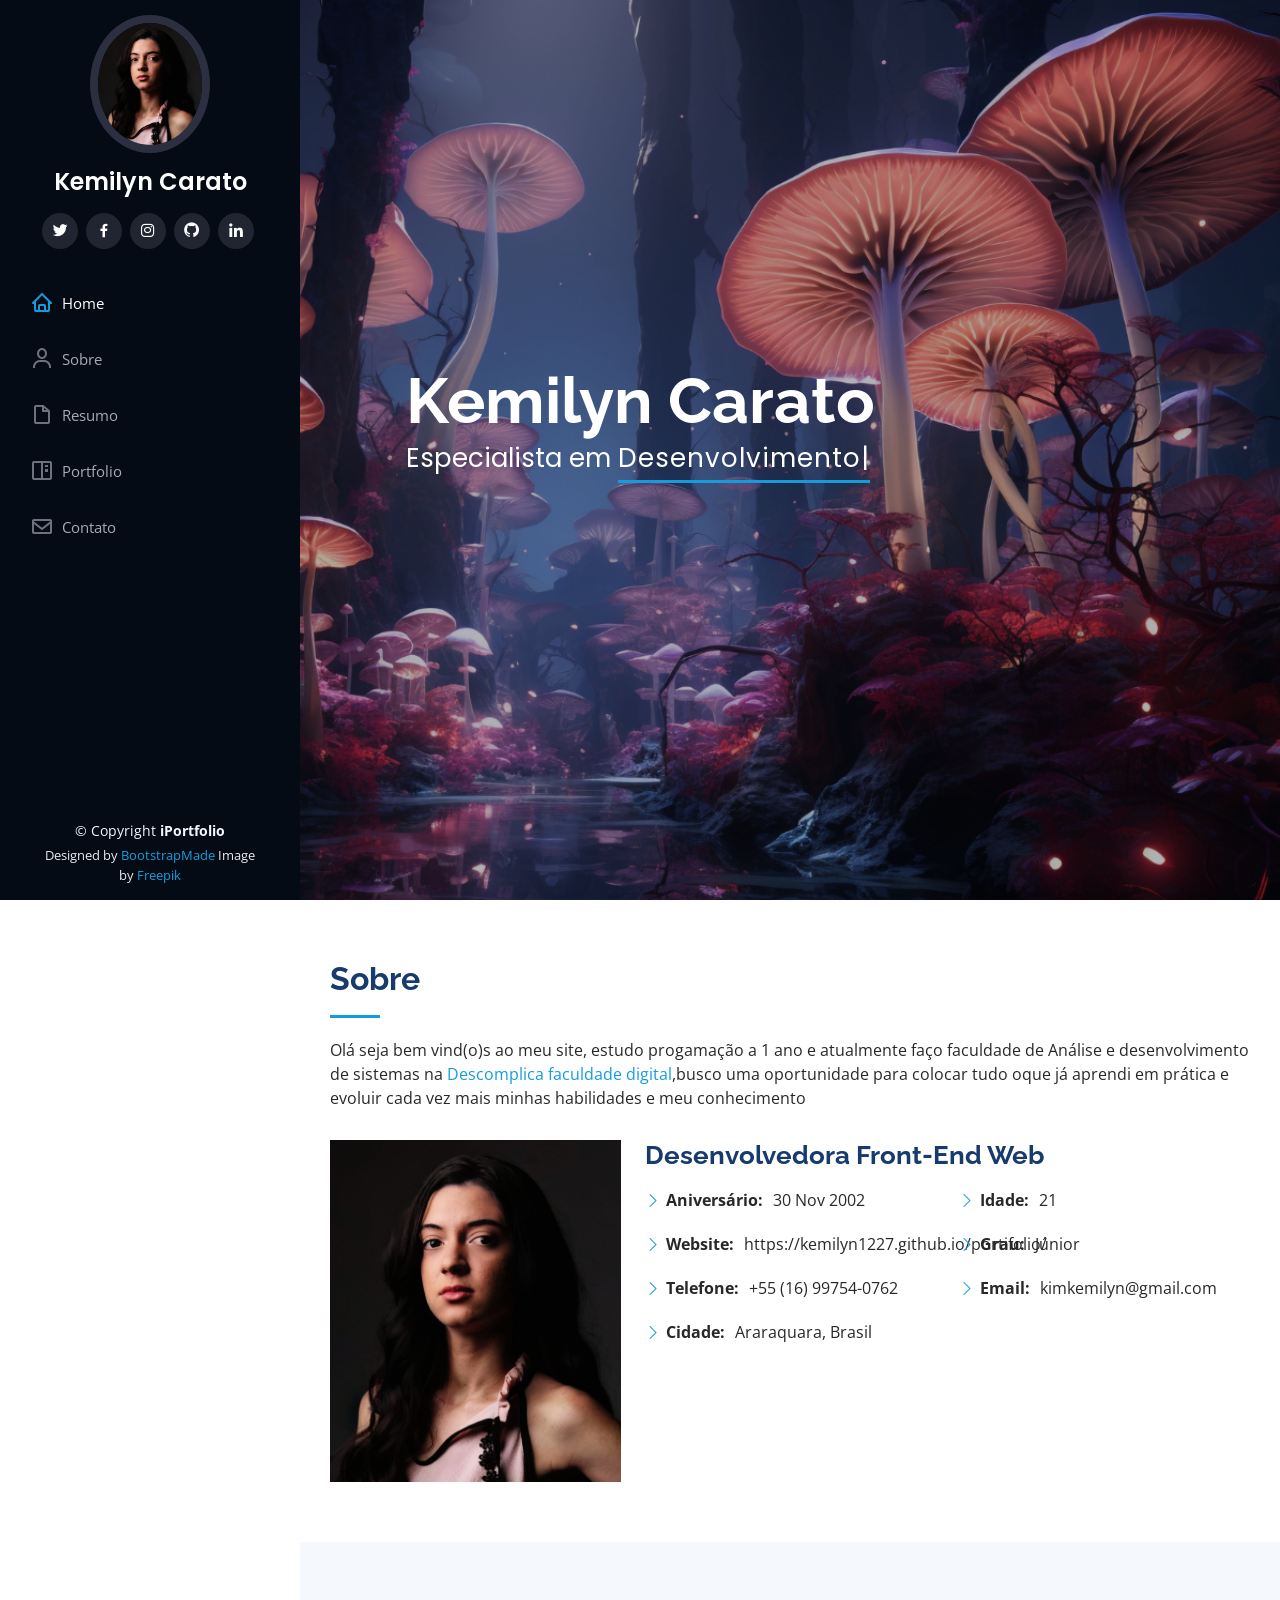
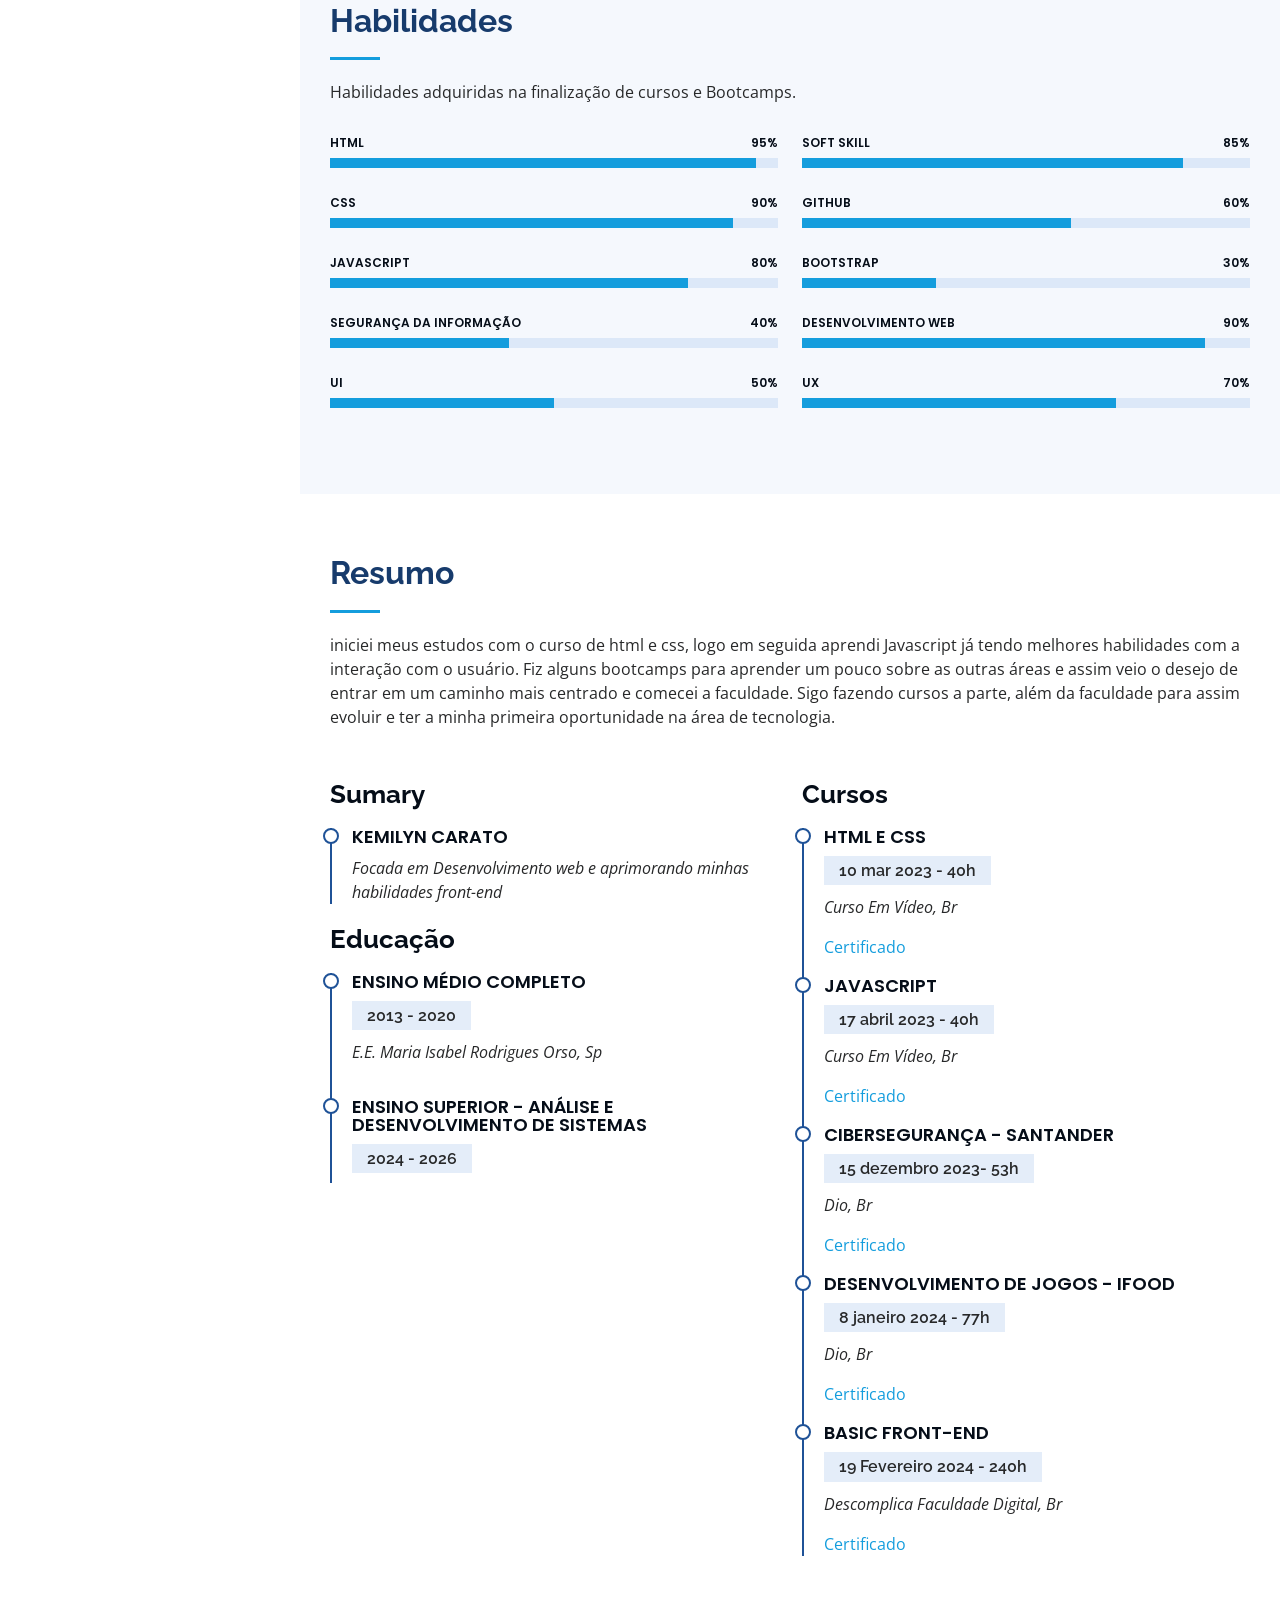
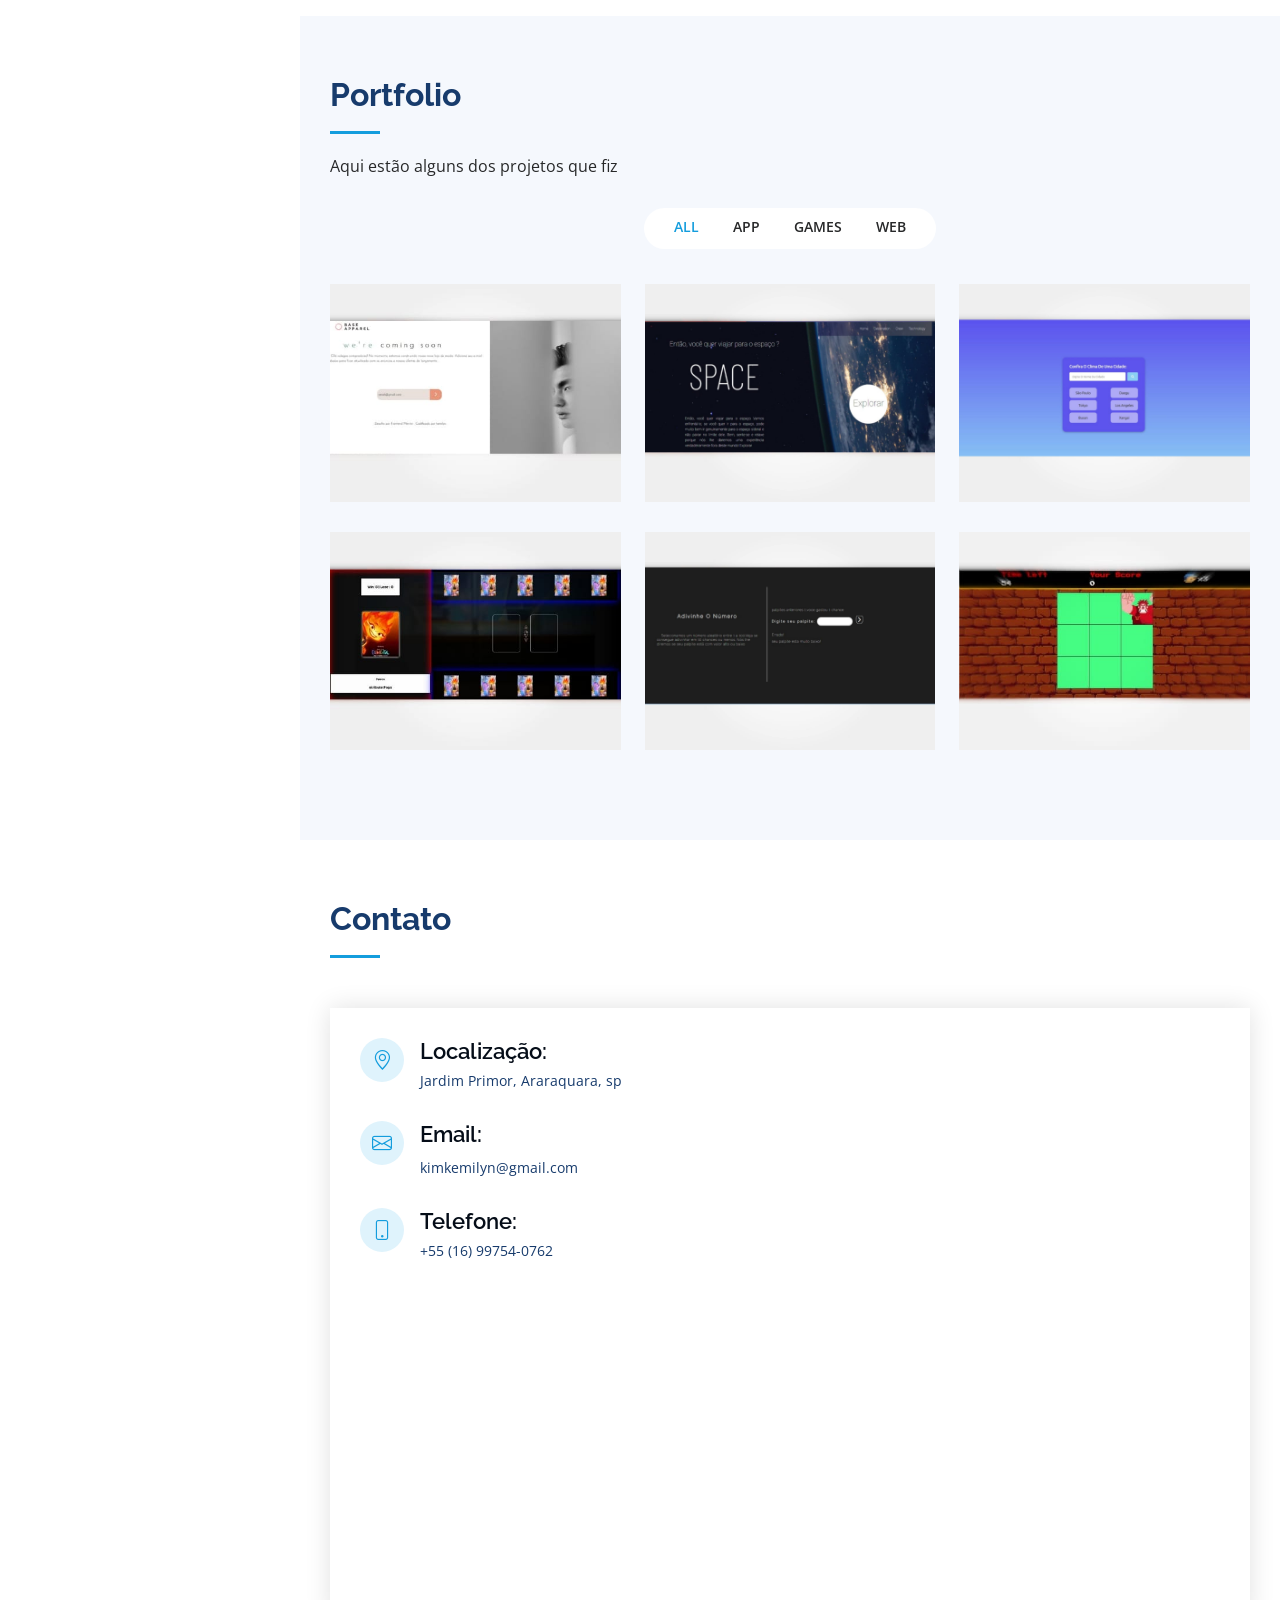
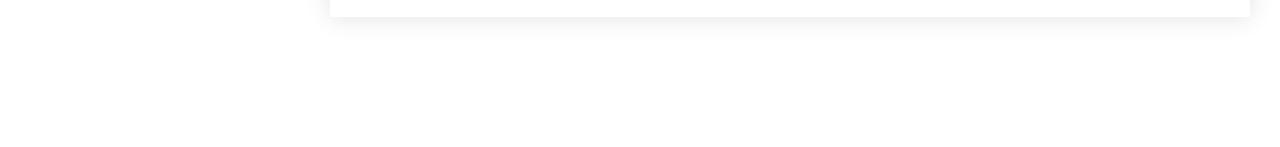
==== index.html @ 8b9d8689 "first commit" ====
<!DOCTYPE html>
<html lang="en">

<head>
  <meta charset="utf-8">
  <meta content="width=device-width, initial-scale=1.0" name="viewport">

  <title>Kemilyn Carato</title>
  <meta content="" name="description">
  <meta content="" name="keywords">

  <!-- Favicons -->
  <link href="assets/img/favicon.png" rel="icon">
  <link href="assets/img/apple-touch-icon.png" rel="apple-touch-icon">

  <!-- Google Fonts -->
  <link href="https://fonts.googleapis.com/css?family=Open+Sans:300,300i,400,400i,600,600i,700,700i|Raleway:300,300i,400,400i,500,500i,600,600i,700,700i|Poppins:300,300i,400,400i,500,500i,600,600i,700,700i" rel="stylesheet">

  <!-- Vendor CSS Files -->
  <link href="assets/vendor/aos/aos.css" rel="stylesheet">
  <link href="assets/vendor/bootstrap/css/bootstrap.min.css" rel="stylesheet">
  <link href="assets/vendor/bootstrap-icons/bootstrap-icons.css" rel="stylesheet">
  <link href="assets/vendor/boxicons/css/boxicons.min.css" rel="stylesheet">
  <link href="assets/vendor/glightbox/css/glightbox.min.css" rel="stylesheet">
  <link href="assets/vendor/swiper/swiper-bundle.min.css" rel="stylesheet">

  <!-- Template Main CSS File -->
  <link href="assets/css/style.css" rel="stylesheet">

  <!-- =======================================================
  * Template Name: iPortfolio
  * Updated: Jan 29 2024 with Bootstrap v5.3.2
  * Template URL: https://bootstrapmade.com/iportfolio-bootstrap-portfolio-websites-template/
  * Author: BootstrapMade.com
  * License: https://bootstrapmade.com/license/
  ======================================================== -->
</head>

<body>

  <!-- ======= Mobile nav toggle button ======= -->
  <i class="bi bi-list mobile-nav-toggle d-xl-none"></i>

  <!-- ======= Header ======= -->
  <header id="header">

    <div class="d-flex flex-column">

      <div class="profile">

        <img src="assets/img/profile-img.jpg" alt="" class="img-fluid rounded-circle">

        <h1 class="text-light"><a href="index.html">Kemilyn Carato</a></h1>

        <div class="social-links mt-3 text-center">

          <a href="https://twitter.com/Kim_kemilyn" class="twitter"><i class="bx bxl-twitter"></i></a>

          <a href="https://www.facebook.com/keh.hm.9" class="facebook"><i class="bx bxl-facebook"></i></a>

          <a href="https://www.instagram.com/kim_kemilyn/" class="instagram"><i class="bx bxl-instagram"></i></a>

          <a href="https://github.com/kemilyn1227" class="google-plus"><i class="bx bxl-github"></i></a>

          <a href="https://www.linkedin.com/in/kemilyntinta" class="linkedin"><i class="bx bxl-linkedin"></i></a>
        </div>
      </div>

      <nav id="navbar" class="nav-menu navbar">
        <ul>
          <li><a href="#hero" class="nav-link scrollto active"><i class="bx bx-home"></i> <span>Home</span></a></li>
          <li><a href="#about" class="nav-link scrollto"><i class="bx bx-user"></i> <span>Sobre</span></a></li>
          <li><a href="#resume" class="nav-link scrollto"><i class="bx bx-file-blank"></i> <span>Resumo</span></a></li>
          <li><a href="#portfolio" class="nav-link scrollto"><i class="bx bx-book-content"></i> <span>Portfolio</span></a></li>
          <li><a href="#contact" class="nav-link scrollto"><i class="bx bx-envelope"></i> <span>Contato</span></a></li>
        </ul>
      </nav><!-- .nav-menu -->
    </div>
  </header><!-- End Header -->

  <!-- ======= Hero Section ======= -->

  <section id="hero" class="d-flex flex-column justify-content-center align-items-center">
    <div class="hero-container" data-aos="fade-in">
      <h1>Kemilyn Carato</h1>
      <p>Especialista em <span class="typed" data-typed-items="Desenvolvimento, Html, Css, JavaScript"></span></p>
    </div>
  </section><!-- End Hero -->

  <main id="main">

    <!-- ======= About Section ======= -->
    <section id="about" class="about">
      <div class="container">

        <div class="section-title">
          <h2>Sobre</h2>
          <p>Olá seja bem vind(o)s ao meu site, estudo progamação a 1 ano e atualmente faço faculdade de Análise e desenvolvimento de sistemas na <a href="https://descomplica.com.br/faculdade/diferenciais/#menu-cursos">Descomplica faculdade digital</a>,busco uma oportunidade para colocar tudo oque já aprendi em prática e evoluir cada vez mais minhas habilidades e meu conhecimento</p>
        </div>

        <div class="row">
          <div class="col-lg-4" data-aos="fade-right">
            <img src="assets/img/profile-img.jpg" class="img-fluid" alt="">
          </div>
          <div class="col-lg-8 pt-4 pt-lg-0 content" data-aos="fade-left">
            <h3>Desenvolvedora Front-End Web</h3>
            <p class="fst-italic">
              
            </p>
            <div class="row">
              <div class="col-lg-6">
                <ul>
                  <li><i class="bi bi-chevron-right"></i> <strong>Aniversário:</strong> <span>30 Nov 2002</span></li>
                  <li><i class="bi bi-chevron-right"></i> <strong>Website:</strong> <span>https://kemilyn1227.github.io/portifolio/</span></li>
                  <li><i class="bi bi-chevron-right"></i> <strong>Telefone:</strong> <span>+55 (16) 99754-0762</span></li>
                  <li><i class="bi bi-chevron-right"></i> <strong>Cidade:</strong> <span>Araraquara, Brasil</span></li>
                </ul>
              </div>
              <div class="col-lg-6">
                <ul>
                  <li><i class="bi bi-chevron-right"></i> <strong>Idade:</strong> <span>21</span></li>
                  <li><i class="bi bi-chevron-right"></i> <strong>Grau:</strong> <span>Júnior</span></li>
                  <li><i class="bi bi-chevron-right"></i> <strong>Email:</strong> <span>kimkemilyn@gmail.com</span></li>
                  
                </ul>
              </div>
            </div>
          </div>
        </div>

      </div>
    </section><!-- End About Section -->

   

    <!-- ======= Skills Section ======= -->

    <section id="skills" class="skills section-bg">
      <div class="container">

        <div class="section-title">
          <h2>Habilidades</h2>
          <p>Habilidades adquiridas na finalização de cursos e Bootcamps.</p>
        </div>

        <div class="row skills-content">

          <div class="col-lg-6" data-aos="fade-up">

            <div class="progress">
              <span class="skill">HTML <i class="val">95%</i></span>
              <div class="progress-bar-wrap">
                <div class="progress-bar" role="progressbar" aria-valuenow="95" aria-valuemin="0" aria-valuemax="100"></div>
              </div>
            </div>

            <div class="progress">
              <span class="skill">CSS <i class="val">90%</i></span>
              <div class="progress-bar-wrap">
                <div class="progress-bar" role="progressbar" aria-valuenow="90" aria-valuemin="0" aria-valuemax="100"></div>
              </div>
            </div>

            <div class="progress">
              <span class="skill">JavaScript <i class="val">80%</i></span>
              <div class="progress-bar-wrap">
                <div class="progress-bar" role="progressbar" aria-valuenow="80" aria-valuemin="0" aria-valuemax="100"></div>
              </div>
            </div>

            <div class="progress">
              <span class="skill">Segurança da informação<i class="val">40%</i></span>
              <div class="progress-bar-wrap">
                <div class="progress-bar" role="progressbar" aria-valuenow="40" aria-valuemin="0" aria-valuemax="100"></div>
              </div>
            </div>

            <div class="progress">
              <span class="skill">Ui<i class="val">50%</i></span>
              <div class="progress-bar-wrap">
                <div class="progress-bar" role="progressbar" aria-valuenow="50" aria-valuemin="0" aria-valuemax="100"></div>
              </div>
            </div>

          </div>

          <div class="col-lg-6" data-aos="fade-up" data-aos-delay="100">

            <div class="progress">
              <span class="skill">Soft skill <i class="val">85%</i></span>
              <div class="progress-bar-wrap">
                <div class="progress-bar" role="progressbar" aria-valuenow="85" aria-valuemin="0" aria-valuemax="100"></div>
              </div>
            </div>

            <div class="progress">
              <span class="skill">Github<i class="val">60%</i></span>
              <div class="progress-bar-wrap">
                <div class="progress-bar" role="progressbar" aria-valuenow="60" aria-valuemin="0" aria-valuemax="100"></div>
              </div>
            </div>

            <div class="progress">
              <span class="skill">Bootstrap <i class="val">30%</i></span>
              <div class="progress-bar-wrap">
                <div class="progress-bar" role="progressbar" aria-valuenow="30" aria-valuemin="0" aria-valuemax="100"></div>
              </div>
            </div>

            <div class="progress">
              <span class="skill">Desenvolvimento Web <i class="val">90%</i></span>
              <div class="progress-bar-wrap">
                <div class="progress-bar" role="progressbar" aria-valuenow="90" aria-valuemin="0" aria-valuemax="100"></div>
              </div>
            </div>

            <div class="progress">
              <span class="skill">Ux <i class="val">70%</i></span>
              <div class="progress-bar-wrap">
                <div class="progress-bar" role="progressbar" aria-valuenow="70" aria-valuemin="0" aria-valuemax="100"></div>
              </div>
            </div>

          </div>

        </div>

      </div>
    </section><!-- End Skills Section -->

    <!-- ======= Resume Section ======= -->
    <section id="resume" class="resume">
      <div class="container">

        <div class="section-title">
          <h2>Resumo</h2>
          <p>iniciei meus estudos com o curso de html e css, logo em seguida aprendi Javascript já tendo melhores habilidades com a interação com o usuário. Fiz alguns bootcamps para aprender um pouco sobre as outras áreas e assim veio o desejo de entrar em um caminho mais centrado e comecei a faculdade. Sigo fazendo cursos a parte, além da faculdade para assim evoluir e ter a minha primeira oportunidade na área de tecnologia.</p>
        </div>

        <div class="row">
          <div class="col-lg-6" data-aos="fade-up">
            <h3 class="resume-title">Sumary</h3>
            <div class="resume-item pb-0">
              <h4>Kemilyn Carato</h4>
              <p><em>Focada em Desenvolvimento web e aprimorando minhas habilidades front-end</em></p>
      
            </div>

            <h3 class="resume-title">Educação</h3>
            <div class="resume-item">
              <h4>Ensino Médio completo</h4>
              <h5>2013 - 2020</h5>
              <p><em>E.E. Maria Isabel Rodrigues Orso, Sp</em></p>
            </div>
            <div class="resume-item">
              <h4>Ensino superior - análise e desenvolvimento de sistemas</h4>
              <h5>2024 - 2026</h5>
            </div>
          </div>
          <div class="col-lg-6" data-aos="fade-up" data-aos-delay="100">

            <h3 class="resume-title">Cursos</h3>

            <div class="resume-item">

              <h4>Html e css</h4>

              <h5>10 mar 2023 - 40h</h5>

              <p><em>Curso Em Vídeo, Br </em></p>

              <a href="./assets/img/certificados/Certificado-Curso-em-Video-html-css.pdf" target="_blank">Certificado</a>

            </div>

            <div class="resume-item">

              <h4>Javascript</h4>
              <h5>17 abril 2023 - 40h</h5>
              <p><em>Curso Em Vídeo, Br</em></p>

              <a href="./assets/img/certificados/Certificado-Curso-em-Video.pdf" target="_blank">Certificado</a>
            </div>

            <div class="resume-item">

              <h4>Cibersegurança - Santander</h4>
              <h5>15 dezembro 2023- 53h</h5>
              <p><em>Dio, Br</em></p>

              <a href="./assets/img/certificados/ciberseguranca.pdf" target="_blank">Certificado</a>
            </div>

            <div class="resume-item">

              <h4>Desenvolvimento De Jogos - Ifood</h4>
              <h5>8 janeiro 2024 - 77h</h5>
              <p><em>Dio, Br</em></p>

              <a href="./assets/img/certificados/desenvolvimento Jogos.pdf" target="_blank">Certificado</a>
            </div>

            <div class="resume-item">

              <h4>Basic Front-End</h4>
              <h5>19 Fevereiro 2024 - 240h</h5>
              <p><em>Descomplica Faculdade Digital, Br</em></p>

              <a href="./assets/img/certificados/basicFrontEnd.pdf" target="_blank">Certificado</a>
            </div>
          </div>
        </div>

      </div>
    </section><!-- End Resume Section -->

    <!-- ======= Portfolio Section ======= -->
    <section id="portfolio" class="portfolio section-bg">
      <div class="container">

        <div class="section-title">
          <h2>Portfolio</h2>
          <p>Aqui estão alguns dos projetos que fiz </p>
        </div>

        <div class="row" data-aos="fade-up">
          <div class="col-lg-12 d-flex justify-content-center">
            <ul id="portfolio-flters">
              <li data-filter="*" class="filter-active">All</li>
              <li data-filter=".filter-app">App</li>
              <li data-filter=".filter-card">Games</li>
              <li data-filter=".filter-web">Web</li>
            </ul>
          </div>
        </div>

        <div class="row portfolio-container" data-aos="fade-up" data-aos-delay="100">

          <div class="col-lg-4 col-md-6 portfolio-item filter-app">

            <div class="portfolio-wrap">

              <img src="assets/img/portfolio/portfolio-1.jpg" class="img-fluid" alt="">

              <div class="portfolio-links">

                <a href="https://kemilyn1227.github.io/vestuario/" title="App 1" target="_blank"><i class="bx bx-plus"></i></a>

                <a href="#portfolio" title="More Details"><i class="bx bx-link"></i></a>
                
              </div>
            </div>
          </div>

          <div class="col-lg-4 col-md-6 portfolio-item filter-web">

            <div class="portfolio-wrap">

              <img src="assets/img/portfolio/portfolio-2.jpg" class="img-fluid" alt="">

              <div class="portfolio-links">

                <a href="https://kemilyn1227.github.io/Proj-space/index.html" title="Web 3" target="_blank"><i class="bx bx-plus"></i></a>

                <a href="#portfolio" title="More Details"><i class="bx bx-link"></i></a>
              </div>
            </div>
          </div>

          <div class="col-lg-4 col-md-6 portfolio-item filter-app">
            <div class="portfolio-wrap">

              <img src="assets/img/portfolio/portfolio-3.jpg" class="img-fluid" alt="">

              <div class="portfolio-links">

                <a href="https://kemilyn1227.github.io/projTempo/" title="App 2" target="_blank"><i class="bx bx-plus"></i></a>

                <a href="#portfolio" title="More Details"><i class="bx bx-link"></i></a>
              </div>
            </div>
          </div>

          <div class="col-lg-4 col-md-6 portfolio-item filter-card">

            <div class="portfolio-wrap">

              <img src="assets/img/portfolio/portfolio-4.jpg" class="img-fluid" alt="">

              <div class="portfolio-links">

                <a href="https://kemilyn1227.github.io/jokenpo-elementos/" target="_blank" title="Site"
                ><i class="bx bx-plus"></i></a>

                <a href="#portfolio" title="More Details"><i class="bx bx-link"></i>

                </a>
              </div>
            </div>
          </div>

          <div class="col-lg-4 col-md-6 portfolio-item filter-web">
            <div class="portfolio-wrap">

              <img src="assets/img/portfolio/portfolio-5.jpg" class="img-fluid" alt="">

              <div class="portfolio-links">

                <a href="https://kemilyn1227.github.io/AdivinheNumero/" title="Web 2" target="_blank"><i class="bx bx-plus"></i></a>

                <a href="#portfolio" title="More Details"><i class="bx bx-link"></i></a>
              </div>
            </div>
          </div>

          <div class="col-lg-4 col-md-6 portfolio-item filter-card">

            <div class="portfolio-wrap">

              <img src="assets/img/portfolio/portfolio-6.jpg" class="img-fluid" alt="">

              <div class="portfolio-links">

                <a href="https://kemilyn1227.github.io/detonaRalph/" title="App 3" target="_blank"><i class="bx bx-plus"></i></a>

                <a href="#portfolio" title="More Details"><i class="bx bx-link"></i></a>
              </div>
            </div>
          </div>
        </div>

      </div>
    </section><!-- End Portfolio Section -->

   

    
    <!-- ======= Contact Section ======= -->
    <section id="contact" class="contact">
      <div class="container">

        <div class="section-title">
          <h2>Contato</h2>
        </div>

        <div class="row" data-aos="fade-in">

          <div class="col-lg-12 d-flex align-items-stretch">
            <div class="info">
              <div class="address">
                <i class="bi bi-geo-alt"></i>
                <h4>Localização:</h4>
                <p>Jardim Primor, Araraquara, sp</p>
              </div>

              <div class="email">
                <i class="bi bi-envelope"></i>
                <h4>Email:</h4>
                <p>kimkemilyn@gmail.com</p>
              </div>

              <div class="phone">
                <i class="bi bi-phone"></i>
                <h4>Telefone:</h4>
                <p>+55 (16) 99754-0762</p>
              </div>



              <iframe src="https://www.google.com/maps/embed?pb=!1m18!1m12!1m3!1d14821.813026969061!2d-48.17940450524747!3d-21.76271209784826!2m3!1f0!2f0!3f0!3m2!1i1024!2i768!4f13.1!3m3!1m2!1s0x94b8f14ab5011291%3A0xf958a463a5532929!2sJardim%20Primor%2C%20Araraquara%20-%20SP!5e0!3m2!1spt-BR!2sbr!4v1708300774273!5m2!1spt-BR!2sbr" frameborder="0" style="border:0; width: 100%; height: 290px;" allowfullscreen></iframe></iframe>
            </div>

          </div>

        </div>

      </div>
    </section><!-- End Contact Section -->

  </main><!-- End #main -->

  <!-- ======= Footer ======= -->
  <footer id="footer">
    <div class="container">
      <div class="copyright">
        &copy; Copyright <strong><span>iPortfolio</span></strong>
      </div>
      <div class="credits">
        <!-- All the links in the footer should remain intact. -->
        <!-- You can delete the links only if you purchased the pro version. -->
        <!-- Licensing information: https://bootstrapmade.com/license/ -->
        <!-- Purchase the pro version with working PHP/AJAX contact form: https://bootstrapmade.com/iportfolio-bootstrap-portfolio-websites-template/ -->
        Designed by <a href="https://bootstrapmade.com/">BootstrapMade</a>

        Image by<a href="https://www.freepik.com/free-ai-image/magenta-nature-mystical-landscape_58597625.htm#position=14"> Freepik</a>
      </div>
    </div>
  </footer><!-- End  Footer -->

  <a href="#" class="back-to-top d-flex align-items-center justify-content-center"><i class="bi bi-arrow-up-short"></i></a>

  <!-- Vendor JS Files -->
  <script src="assets/vendor/purecounter/purecounter_vanilla.js"></script>
  <script src="assets/vendor/aos/aos.js"></script>
  <script src="assets/vendor/bootstrap/js/bootstrap.bundle.min.js"></script>
  <script src="assets/vendor/glightbox/js/glightbox.min.js"></script>
  <script src="assets/vendor/isotope-layout/isotope.pkgd.min.js"></script>
  <script src="assets/vendor/swiper/swiper-bundle.min.js"></script>
  <script src="assets/vendor/typed.js/typed.umd.js"></script>
  <script src="assets/vendor/waypoints/noframework.waypoints.js"></script>
  <script src="assets/vendor/php-email-form/validate.js"></script>

  <!-- Template Main JS File -->
  <script src="assets/js/main.js"></script>

</body>

</html>
---- assets/css/style.css ----
/**
* Template Name: iPortfolio
* Updated: Jan 29 2024 with Bootstrap v5.3.2
* Template URL: https://bootstrapmade.com/iportfolio-bootstrap-portfolio-websites-template/
* Author: BootstrapMade.com
* License: https://bootstrapmade.com/license/
*/

/*--------------------------------------------------------------
# General
--------------------------------------------------------------*/
body {
  font-family: "Open Sans", sans-serif;
  color: #272829;
}

a {
  color: #149ddd;
  text-decoration: none;
}

a:hover {
  color: #37b3ed;
  text-decoration: none;
}

h1,
h2,
h3,
h4,
h5,
h6 {
  font-family: "Raleway", sans-serif;
}

/*--------------------------------------------------------------
# Back to top button
--------------------------------------------------------------*/
.back-to-top {
  position: fixed;
  visibility: hidden;
  opacity: 0;
  right: 15px;
  bottom: 15px;
  z-index: 996;
  background: #149ddd;
  width: 40px;
  height: 40px;
  border-radius: 50px;
  transition: all 0.4s;
}

.back-to-top i {
  font-size: 28px;
  color: #fff;
  line-height: 0;
}

.back-to-top:hover {
  background: #2eafec;
  color: #fff;
}

.back-to-top.active {
  visibility: visible;
  opacity: 1;
}

/*--------------------------------------------------------------
# Header
--------------------------------------------------------------*/
#header {
  position: fixed;
  top: 0;
  left: 0;
  bottom: 0;
  width: 300px;
  transition: all ease-in-out 0.5s;
  z-index: 9997;
  transition: all 0.5s;
  padding: 0 15px;
  background: #040b14;
  overflow-y: auto;
}

#header .profile img {
  margin: 15px auto;
  display: block;
  width: 120px;
  border: 8px solid #2c2f3f;
}

#header .profile h1 {
  font-size: 24px;
  margin: 0;
  padding: 0;
  font-weight: 600;
  -moz-text-align-last: center;
  text-align-last: center;
  font-family: "Poppins", sans-serif;
}

#header .profile h1 a,
#header .profile h1 a:hover {
  color: #fff;
  text-decoration: none;
}

#header .profile .social-links a {
  font-size: 18px;
  display: inline-block;
  background: #212431;
  color: #fff;
  line-height: 1;
  padding: 8px 0;
  margin-right: 4px;
  border-radius: 50%;
  text-align: center;
  width: 36px;
  height: 36px;
  transition: 0.3s;
}

#header .profile .social-links a:hover {
  background: #149ddd;
  color: #fff;
  text-decoration: none;
}

#main {
  margin-left: 300px;
}

.container,
.container-fluid {
  padding-left: 30px;
  padding-right: 30px;
}

@media (max-width: 1199px) {
  #header {
    left: -300px;
  }

  #main {
    margin-left: 0;
  }

  .container,
  .container-fluid {
    padding-left: 12px;
    padding-right: 12px;
  }
}

/*--------------------------------------------------------------
# Navigation Menu
--------------------------------------------------------------*/
/* Desktop Navigation */
.nav-menu {
  padding: 30px 0 0 0;
}

.nav-menu * {
  margin: 0;
  padding: 0;
  list-style: none;
}

.nav-menu>ul>li {
  position: relative;
  white-space: nowrap;
}

.nav-menu a,
.nav-menu a:focus {
  display: flex;
  align-items: center;
  color: #a8a9b4;
  padding: 12px 15px;
  margin-bottom: 8px;
  transition: 0.3s;
  font-size: 15px;
}

.nav-menu a i,
.nav-menu a:focus i {
  font-size: 24px;
  padding-right: 8px;
  color: #6f7180;
}

.nav-menu a:hover,
.nav-menu .active,
.nav-menu .active:focus,
.nav-menu li:hover>a {
  text-decoration: none;
  color: #fff;
}

.nav-menu a:hover i,
.nav-menu .active i,
.nav-menu .active:focus i,
.nav-menu li:hover>a i {
  color: #149ddd;
}

/* Mobile Navigation */
.mobile-nav-toggle {
  position: fixed;
  right: 15px;
  top: 15px;
  z-index: 9998;
  border: 0;
  font-size: 24px;
  transition: all 0.4s;
  outline: none !important;
  background-color: #149ddd;
  color: #fff;
  width: 40px;
  height: 40px;
  display: inline-flex;
  align-items: center;
  justify-content: center;
  line-height: 0;
  border-radius: 50px;
  cursor: pointer;
}

.mobile-nav-active {
  overflow: hidden;
}

.mobile-nav-active #header {
  left: 0;
}

/*--------------------------------------------------------------
# Hero Section
--------------------------------------------------------------*/
#hero {
  width: 100%;
  height: 100vh;
  background: url("../img/hero-bg.jpg") top center;
  background-size: cover;
}

#hero:before {
  content: "";
  background: rgba(5, 13, 24, 0.3);
  position: absolute;
  bottom: 0;
  top: 0;
  left: 0;
  right: 0;
  z-index: 1;
}

#hero .hero-container {
  position: relative;
  z-index: 2;
  min-width: 300px;
}

#hero h1 {
  margin: 0 0 10px 0;
  font-size: 64px;
  font-weight: 700;
  line-height: 56px;
  color: #fff;
}

#hero p {
  color: #fff;
  margin-bottom: 50px;
  font-size: 26px;
  font-family: "Poppins", sans-serif;
}

#hero p span {
  color: #fff;
  padding-bottom: 4px;
  letter-spacing: 1px;
  border-bottom: 3px solid #149ddd;
}

@media (min-width: 1024px) {
  #hero {
    background-attachment: fixed;
  }
}

@media (max-width: 768px) {
  #hero h1 {
    font-size: 28px;
    line-height: 36px;
  }

  #hero h2 {
    font-size: 18px;
    line-height: 24px;
    margin-bottom: 30px;
  }
}

/*--------------------------------------------------------------
# Sections General
--------------------------------------------------------------*/
section {
  padding: 60px 0;
  overflow: hidden;
}

.section-bg {
  background: #f5f8fd;
}

.section-title {
  padding-bottom: 30px;
}

.section-title h2 {
  font-size: 32px;
  font-weight: bold;
  margin-bottom: 20px;
  padding-bottom: 20px;
  position: relative;
  color: #173b6c;
}

.section-title h2::after {
  content: "";
  position: absolute;
  display: block;
  width: 50px;
  height: 3px;
  background: #149ddd;
  bottom: 0;
  left: 0;
}

.section-title p {
  margin-bottom: 0;
}

/*--------------------------------------------------------------
# About
--------------------------------------------------------------*/
.about .content h3 {
  font-weight: 700;
  font-size: 26px;
  color: #173b6c;
}

.about .content ul {
  list-style: none;
  padding: 0;
}

.about .content ul li {
  margin-bottom: 20px;
  display: flex;
  align-items: center;
}

.about .content ul strong {
  margin-right: 10px;
}

.about .content ul i {
  font-size: 16px;
  margin-right: 5px;
  color: #149ddd;
  line-height: 0;
}

.about .content p:last-child {
  margin-bottom: 0;
}

/*--------------------------------------------------------------
# Facts
--------------------------------------------------------------*/
.facts {
  padding-bottom: 30px;
}

.facts .count-box {
  padding: 30px;
  width: 100%;
}

.facts .count-box i {
  display: block;
  font-size: 44px;
  color: #149ddd;
  float: left;
  line-height: 0;
}

.facts .count-box span {
  font-size: 48px;
  line-height: 40px;
  display: block;
  font-weight: 700;
  color: #050d18;
  margin-left: 60px;
}

.facts .count-box p {
  padding: 15px 0 0 0;
  margin: 0 0 0 60px;
  font-family: "Raleway", sans-serif;
  font-size: 14px;
  color: #122f57;
}

.facts .count-box a {
  font-weight: 600;
  display: block;
  margin-top: 20px;
  color: #122f57;
  font-size: 15px;
  font-family: "Poppins", sans-serif;
  transition: ease-in-out 0.3s;
}

.facts .count-box a:hover {
  color: #1f5297;
}

/*--------------------------------------------------------------
# Akills
--------------------------------------------------------------*/
.skills .progress {
  height: 60px;
  display: block;
  background: none;
  border-radius: 0;
}

.skills .progress .skill {
  padding: 0;
  margin: 0 0 6px 0;
  text-transform: uppercase;
  display: block;
  font-weight: 600;
  font-family: "Poppins", sans-serif;
  color: #050d18;
}

.skills .progress .skill .val {
  float: right;
  font-style: normal;
}

.skills .progress-bar-wrap {
  background: #dce8f8;
  height: 10px;
}

.skills .progress-bar {
  width: 1px;
  height: 10px;
  transition: 0.9s;
  background-color: #149ddd;
}

/*--------------------------------------------------------------
# Resume
--------------------------------------------------------------*/
.resume .resume-title {
  font-size: 26px;
  font-weight: 700;
  margin-top: 20px;
  margin-bottom: 20px;
  color: #050d18;
}

.resume .resume-item {
  padding: 0 0 20px 20px;
  margin-top: -2px;
  border-left: 2px solid #1f5297;
  position: relative;
}

.resume .resume-item h4 {
  line-height: 18px;
  font-size: 18px;
  font-weight: 600;
  text-transform: uppercase;
  font-family: "Poppins", sans-serif;
  color: #050d18;
  margin-bottom: 10px;
}

.resume .resume-item h5 {
  font-size: 16px;
  background: #e4edf9;
  padding: 5px 15px;
  display: inline-block;
  font-weight: 600;
  margin-bottom: 10px;
}

.resume .resume-item ul {
  padding-left: 20px;
}

.resume .resume-item ul li {
  padding-bottom: 10px;
}

.resume .resume-item:last-child {
  padding-bottom: 0;
}

.resume .resume-item::before {
  content: "";
  position: absolute;
  width: 16px;
  height: 16px;
  border-radius: 50px;
  left: -9px;
  top: 0;
  background: #fff;
  border: 2px solid #1f5297;
}

/*--------------------------------------------------------------
# Portfolio
--------------------------------------------------------------*/
.portfolio .portfolio-item {
  margin-bottom: 30px;
}

.portfolio #portfolio-flters {
  padding: 0;
  margin: 0 auto 35px auto;
  list-style: none;
  text-align: center;
  background: #fff;
  border-radius: 50px;
  padding: 2px 15px;
}

.portfolio #portfolio-flters li {
  cursor: pointer;
  display: inline-block;
  padding: 10px 15px 8px 15px;
  font-size: 14px;
  font-weight: 600;
  line-height: 1;
  text-transform: uppercase;
  color: #272829;
  margin-bottom: 5px;
  transition: all 0.3s ease-in-out;
}

.portfolio #portfolio-flters li:hover,
.portfolio #portfolio-flters li.filter-active {
  color: #149ddd;
}

.portfolio #portfolio-flters li:last-child {
  margin-right: 0;
}

.portfolio .portfolio-wrap {
  transition: 0.3s;
  position: relative;
  overflow: hidden;
  z-index: 1;
}

.portfolio .portfolio-wrap::before {
  content: "";
  background: rgba(255, 255, 255, 0.5);
  position: absolute;
  left: 0;
  right: 0;
  top: 0;
  bottom: 0;
  transition: all ease-in-out 0.3s;
  z-index: 2;
  opacity: 0;
}

.portfolio .portfolio-wrap .portfolio-links {
  opacity: 1;
  left: 0;
  right: 0;
  bottom: -60px;
  z-index: 3;
  position: absolute;
  transition: all ease-in-out 0.3s;
  display: flex;
  justify-content: center;
}

.portfolio .portfolio-wrap .portfolio-links a {
  color: #fff;
  font-size: 28px;
  text-align: center;
  background: rgba(20, 157, 221, 0.75);
  transition: 0.3s;
  width: 50%;
}

.portfolio .portfolio-wrap .portfolio-links a:hover {
  background: rgba(20, 157, 221, 0.95);
}

.portfolio .portfolio-wrap .portfolio-links a+a {
  border-left: 1px solid #37b3ed;
}

.portfolio .portfolio-wrap:hover::before {
  top: 0;
  left: 0;
  right: 0;
  bottom: 0;
  opacity: 1;
}

.portfolio .portfolio-wrap:hover .portfolio-links {
  opacity: 1;
  bottom: 0;
}

/*--------------------------------------------------------------
# Portfolio Details
--------------------------------------------------------------*/
.portfolio-details {
  padding-top: 40px;
}

.portfolio-details .portfolio-details-slider img {
  width: 100%;
}

.portfolio-details .portfolio-details-slider .swiper-pagination {
  margin-top: 20px;
  position: relative;
}

.portfolio-details .portfolio-details-slider .swiper-pagination .swiper-pagination-bullet {
  width: 12px;
  height: 12px;
  background-color: #fff;
  opacity: 1;
  border: 1px solid #149ddd;
}

.portfolio-details .portfolio-details-slider .swiper-pagination .swiper-pagination-bullet-active {
  background-color: #149ddd;
}

.portfolio-details .portfolio-info {
  padding: 30px;
  box-shadow: 0px 0 30px rgba(5, 13, 24, 0.08);
}

.portfolio-details .portfolio-info h3 {
  font-size: 22px;
  font-weight: 700;
  margin-bottom: 20px;
  padding-bottom: 20px;
  border-bottom: 1px solid #eee;
}

.portfolio-details .portfolio-info ul {
  list-style: none;
  padding: 0;
  font-size: 15px;
}

.portfolio-details .portfolio-info ul li+li {
  margin-top: 10px;
}

.portfolio-details .portfolio-description {
  padding-top: 30px;
}

.portfolio-details .portfolio-description h2 {
  font-size: 26px;
  font-weight: 700;
  margin-bottom: 20px;
}

.portfolio-details .portfolio-description p {
  padding: 0;
}

/*--------------------------------------------------------------
# Services
--------------------------------------------------------------*/
.services .icon-box {
  margin-bottom: 20px;
}

.services .icon {
  float: left;
  display: flex;
  align-items: center;
  justify-content: center;
  width: 54px;
  height: 54px;
  background: #149ddd;
  border-radius: 50%;
  transition: 0.5s;
  border: 1px solid #149ddd;
}

.services .icon i {
  color: #fff;
  font-size: 24px;
  line-height: 0;
}

.services .icon-box:hover .icon {
  background: #fff;
}

.services .icon-box:hover .icon i {
  color: #149ddd;
}

.services .title {
  margin-left: 80px;
  font-weight: 700;
  margin-bottom: 15px;
  font-size: 18px;
}

.services .title a {
  color: #343a40;
}

.services .title a:hover {
  color: #149ddd;
}

.services .description {
  margin-left: 80px;
  line-height: 24px;
  font-size: 14px;
}

/*--------------------------------------------------------------
# Testimonials
--------------------------------------------------------------*/
.testimonials .testimonials-carousel,
.testimonials .testimonials-slider {
  overflow: hidden;
}

.testimonials .testimonial-item {
  box-sizing: content-box;
  text-align: center;
  min-height: 320px;
}

.testimonials .testimonial-item .testimonial-img {
  width: 90px;
  border-radius: 50%;
  margin: 0 auto;
}

.testimonials .testimonial-item h3 {
  font-size: 18px;
  font-weight: bold;
  margin: 10px 0 5px 0;
  color: #111;
}

.testimonials .testimonial-item h4 {
  font-size: 14px;
  color: #999;
  margin: 0;
}

.testimonials .testimonial-item .quote-icon-left,
.testimonials .testimonial-item .quote-icon-right {
  color: #c3e8fa;
  font-size: 26px;
}

.testimonials .testimonial-item .quote-icon-left {
  display: inline-block;
  left: -5px;
  position: relative;
}

.testimonials .testimonial-item .quote-icon-right {
  display: inline-block;
  right: -5px;
  position: relative;
  top: 10px;
}

.testimonials .testimonial-item p {
  font-style: italic;
  margin: 0 15px 15px 15px;
  padding: 20px;
  background: #fff;
  position: relative;
  margin-bottom: 35px;
  border-radius: 6px;
  box-shadow: 0px 2px 15px rgba(0, 0, 0, 0.1);
}

.testimonials .testimonial-item p::after {
  content: "";
  width: 0;
  height: 0;
  border-top: 20px solid #fff;
  border-right: 20px solid transparent;
  border-left: 20px solid transparent;
  position: absolute;
  bottom: -20px;
  left: calc(50% - 20px);
}

.testimonials .swiper-pagination {
  margin-top: 20px;
  position: relative;
}

.testimonials .swiper-pagination .swiper-pagination-bullet {
  width: 12px;
  height: 12px;
  background-color: #fff;
  opacity: 1;
  border: 1px solid #149ddd;
}

.testimonials .swiper-pagination .swiper-pagination-bullet-active {
  background-color: #149ddd;
}

/*--------------------------------------------------------------
# Contact
--------------------------------------------------------------*/
.contact {
  padding-bottom: 130px;
}

.contact .info {
  padding: 30px;
  background: #fff;
  width: 100%;
  box-shadow: 0 0 24px 0 rgba(0, 0, 0, 0.12);
}

.contact .info i {
  font-size: 20px;
  color: #149ddd;
  float: left;
  width: 44px;
  height: 44px;
  background: #dff3fc;
  display: flex;
  justify-content: center;
  align-items: center;
  border-radius: 50px;
  transition: all 0.3s ease-in-out;
}

.contact .info h4 {
  padding: 0 0 0 60px;
  font-size: 22px;
  font-weight: 600;
  margin-bottom: 5px;
  color: #050d18;
}

.contact .info p {
  padding: 0 0 10px 60px;
  margin-bottom: 20px;
  font-size: 14px;
  color: #173b6c;
}

.contact .info .email p {
  padding-top: 5px;
}

.contact .info .social-links {
  padding-left: 60px;
}

.contact .info .social-links a {
  font-size: 18px;
  display: inline-block;
  background: #333;
  color: #fff;
  line-height: 1;
  padding: 8px 0;
  border-radius: 50%;
  text-align: center;
  width: 36px;
  height: 36px;
  transition: 0.3s;
  margin-right: 10px;
}

.contact .info .social-links a:hover {
  background: #149ddd;
  color: #fff;
}

.contact .info .email:hover i,
.contact .info .address:hover i,
.contact .info .phone:hover i {
  background: #149ddd;
  color: #fff;
}

.contact .php-email-form {
  width: 100%;
  padding: 30px;
  background: #fff;
  box-shadow: 0 0 24px 0 rgba(0, 0, 0, 0.12);
}

.contact .php-email-form .form-group {
  padding-bottom: 8px;
}

.contact .php-email-form .validate {
  display: none;
  color: red;
  margin: 0 0 15px 0;
  font-weight: 400;
  font-size: 13px;
}

.contact .php-email-form .error-message {
  display: none;
  color: #fff;
  background: #ed3c0d;
  text-align: left;
  padding: 15px;
  font-weight: 600;
}

.contact .php-email-form .error-message br+br {
  margin-top: 25px;
}

.contact .php-email-form .sent-message {
  display: none;
  color: #fff;
  background: #18d26e;
  text-align: center;
  padding: 15px;
  font-weight: 600;
}

.contact .php-email-form .loading {
  display: none;
  background: #fff;
  text-align: center;
  padding: 15px;
}

.contact .php-email-form .loading:before {
  content: "";
  display: inline-block;
  border-radius: 50%;
  width: 24px;
  height: 24px;
  margin: 0 10px -6px 0;
  border: 3px solid #18d26e;
  border-top-color: #eee;
  animation: animate-loading 1s linear infinite;
}

.contact .php-email-form .form-group {
  margin-bottom: 15px;
}

.contact .php-email-form label {
  padding-bottom: 8px;
}

.contact .php-email-form input,
.contact .php-email-form textarea {
  border-radius: 0;
  box-shadow: none;
  font-size: 14px;
}

.contact .php-email-form input {
  height: 44px;
}

.contact .php-email-form textarea {
  padding: 10px 15px;
}

.contact .php-email-form button[type=submit] {
  background: #149ddd;
  border: 0;
  padding: 10px 24px;
  color: #fff;
  transition: 0.4s;
  border-radius: 4px;
}

.contact .php-email-form button[type=submit]:hover {
  background: #37b3ed;
}

@keyframes animate-loading {
  0% {
    transform: rotate(0deg);
  }

  100% {
    transform: rotate(360deg);
  }
}

/*--------------------------------------------------------------
# Breadcrumbs
--------------------------------------------------------------*/
.breadcrumbs {
  padding: 20px 0;
  background: #f9f9f9;
}

.breadcrumbs h2 {
  font-size: 26px;
  font-weight: 300;
}

.breadcrumbs ol {
  display: flex;
  flex-wrap: wrap;
  list-style: none;
  padding: 0;
  margin: 0;
  font-size: 15px;
}

.breadcrumbs ol li+li {
  padding-left: 10px;
}

.breadcrumbs ol li+li::before {
  display: inline-block;
  padding-right: 10px;
  color: #0e2442;
  content: "/";
}

@media (max-width: 768px) {
  .breadcrumbs .d-flex {
    display: block !important;
  }

  .breadcrumbs ol {
    display: block;
  }

  .breadcrumbs ol li {
    display: inline-block;
  }
}

/*--------------------------------------------------------------
# Footer
--------------------------------------------------------------*/
#footer {
  padding: 15px;
  color: #f4f6fd;
  font-size: 14px;
  position: fixed;
  left: 0;
  bottom: 0;
  width: 300px;
  z-index: 9999;
  background: #040b14;
}

#footer .copyright {
  text-align: center;
}

#footer .credits {
  padding-top: 5px;
  text-align: center;
  font-size: 13px;
  color: #eaebf0;
}

@media (max-width: 1199px) {
  #footer {
    position: static;
    width: auto;
    padding-right: 20px 15px;
  }
}
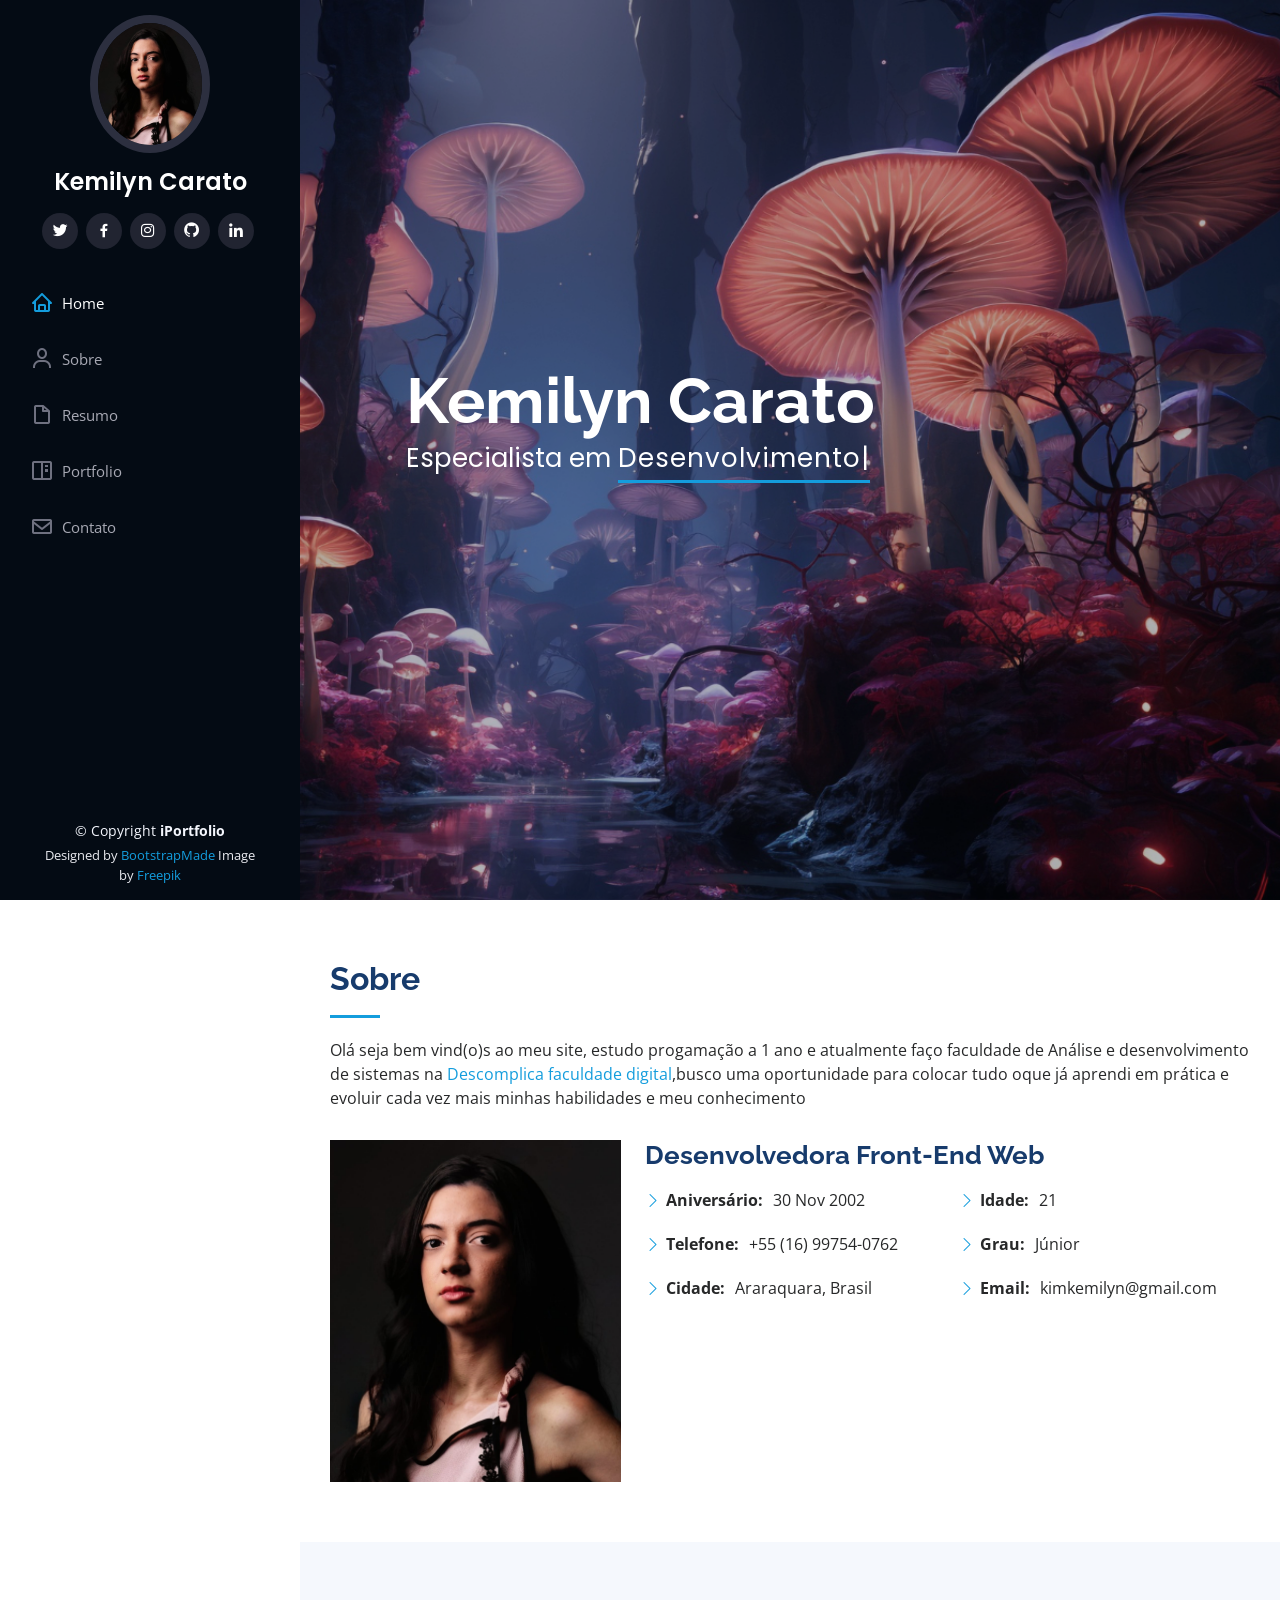
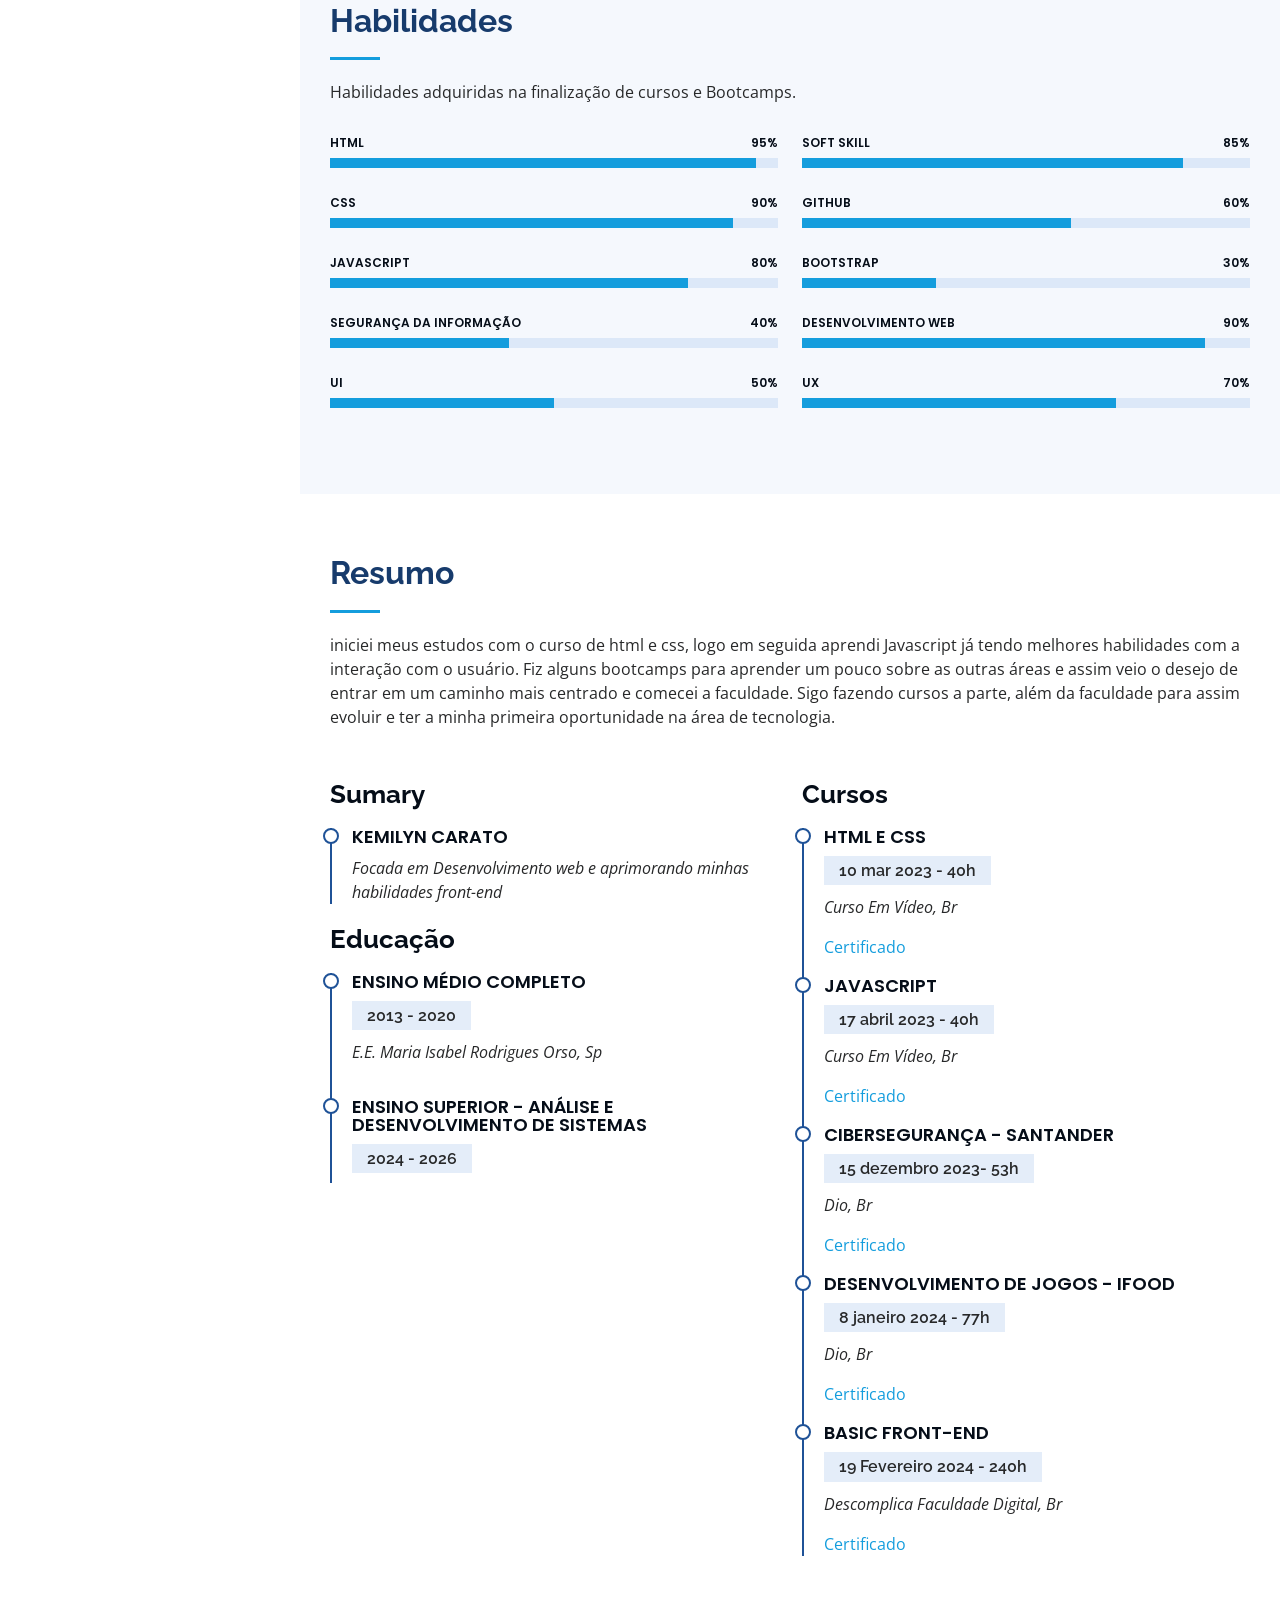
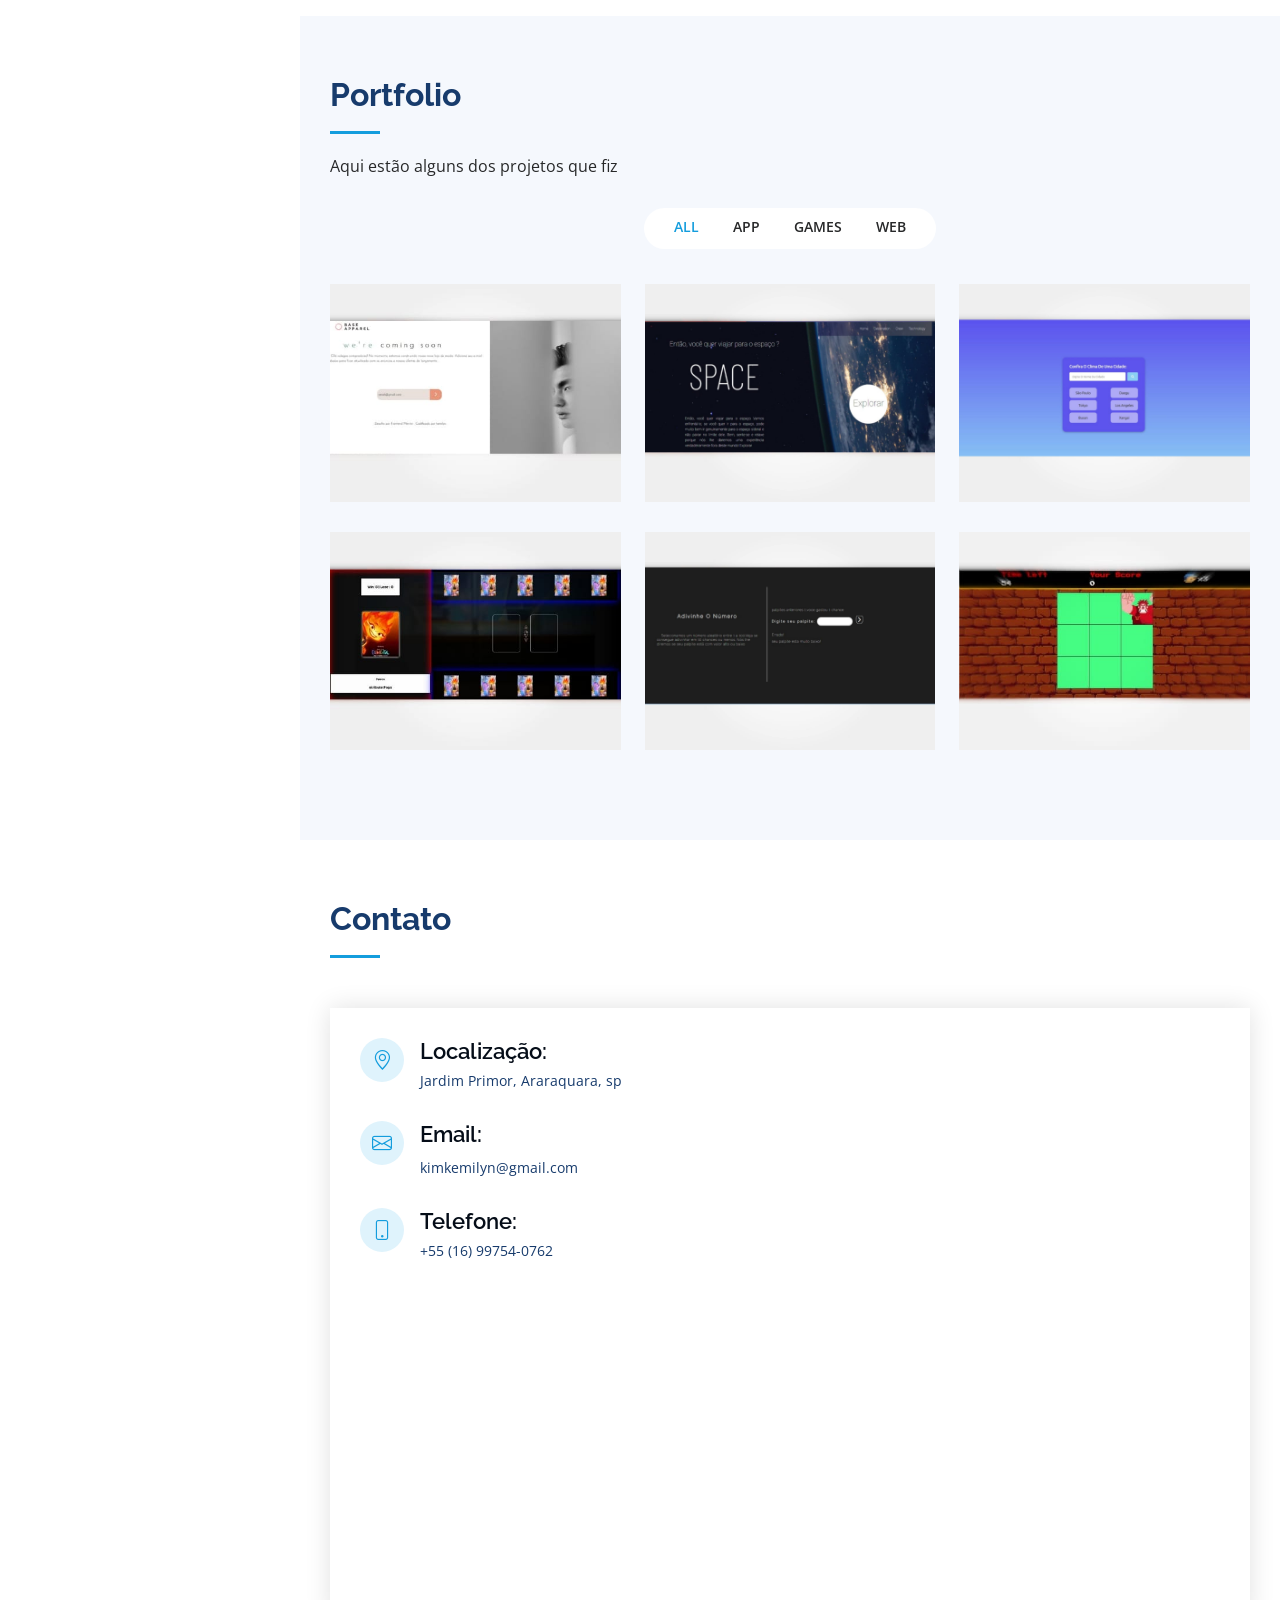
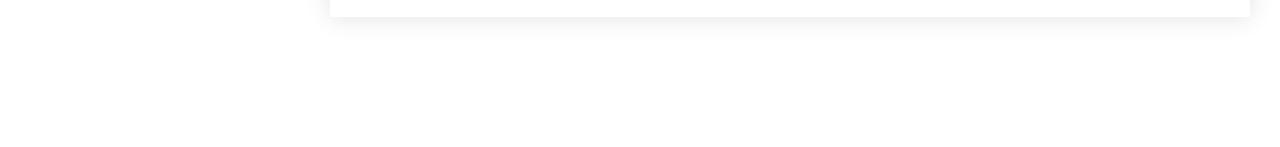
==== commit 052227a5: "remove website" ====
--- a/index.html
+++ b/index.html
@@ -111,7 +111,6 @@
               <div class="col-lg-6">
                 <ul>
                   <li><i class="bi bi-chevron-right"></i> <strong>Aniversário:</strong> <span>30 Nov 2002</span></li>
-                  <li><i class="bi bi-chevron-right"></i> <strong>Website:</strong> <span>https://kemilyn1227.github.io/portifolio/</span></li>
                   <li><i class="bi bi-chevron-right"></i> <strong>Telefone:</strong> <span>+55 (16) 99754-0762</span></li>
                   <li><i class="bi bi-chevron-right"></i> <strong>Cidade:</strong> <span>Araraquara, Brasil</span></li>
                 </ul>
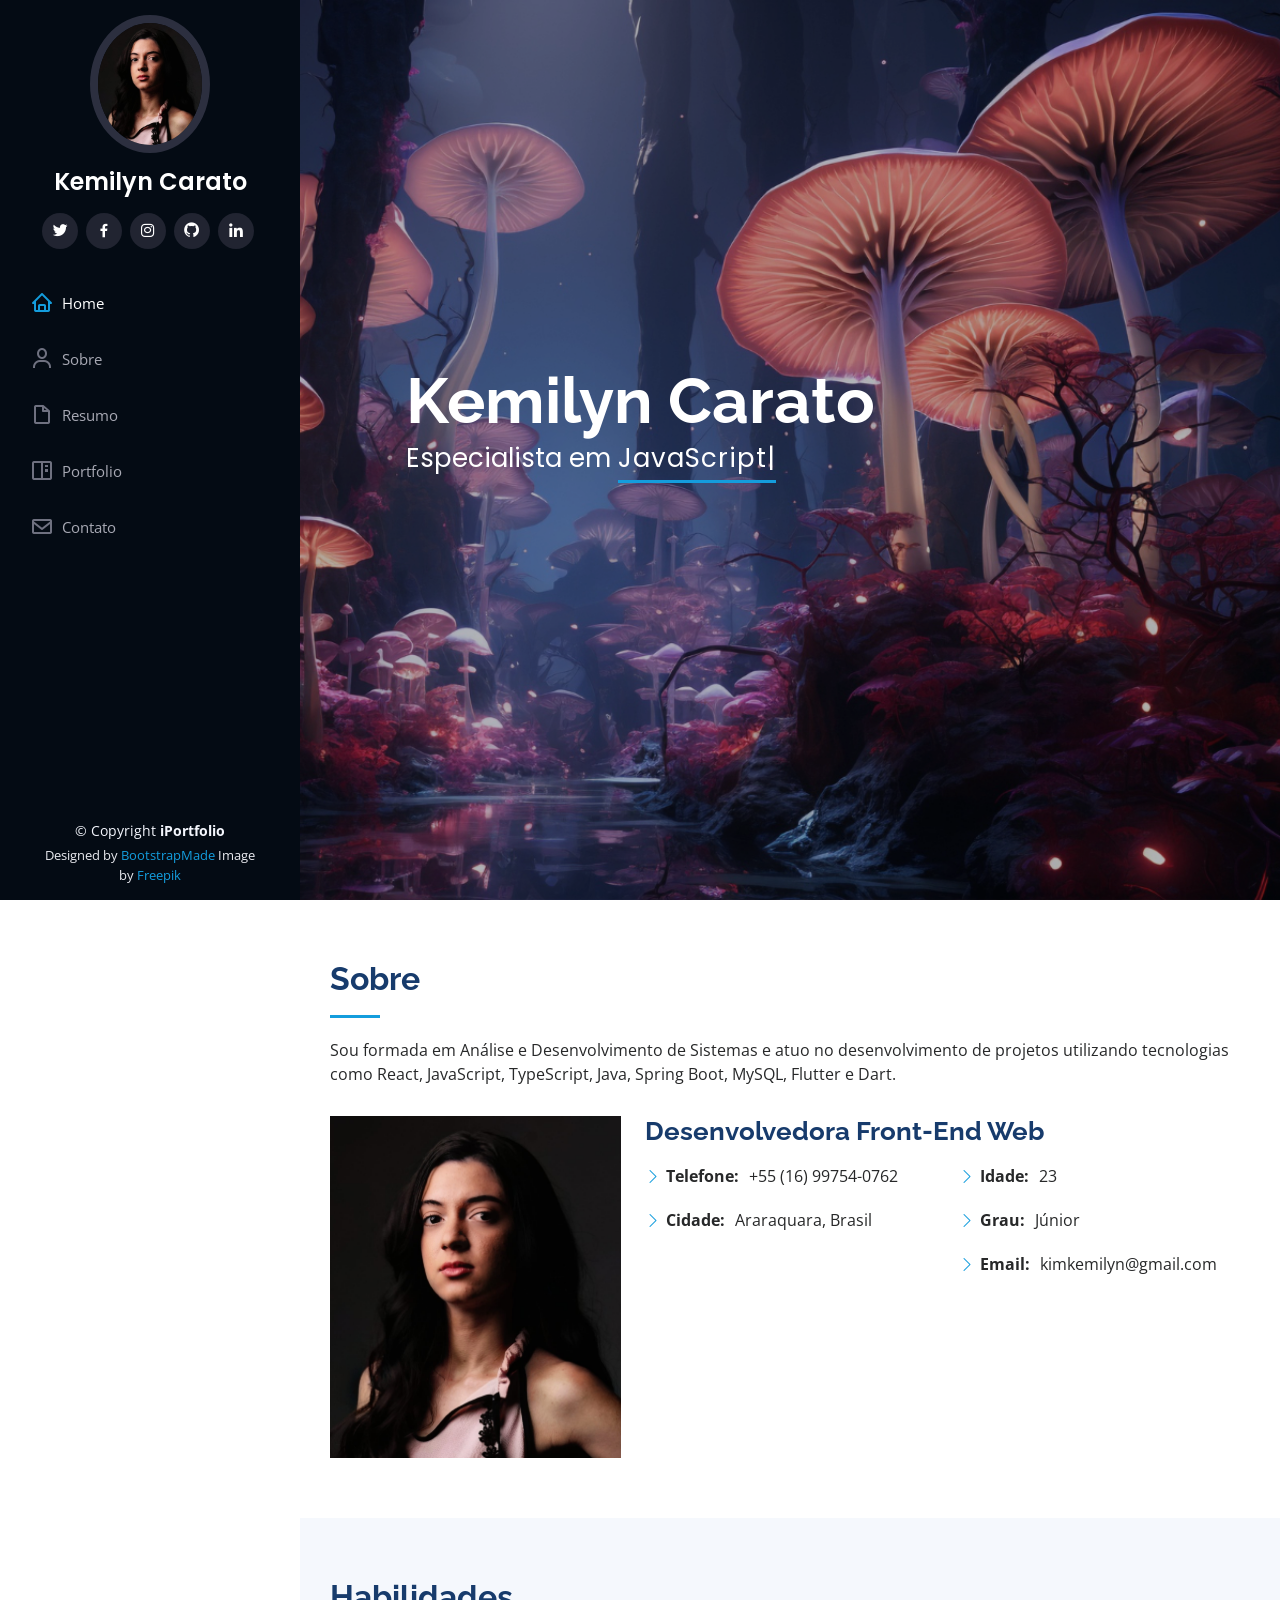
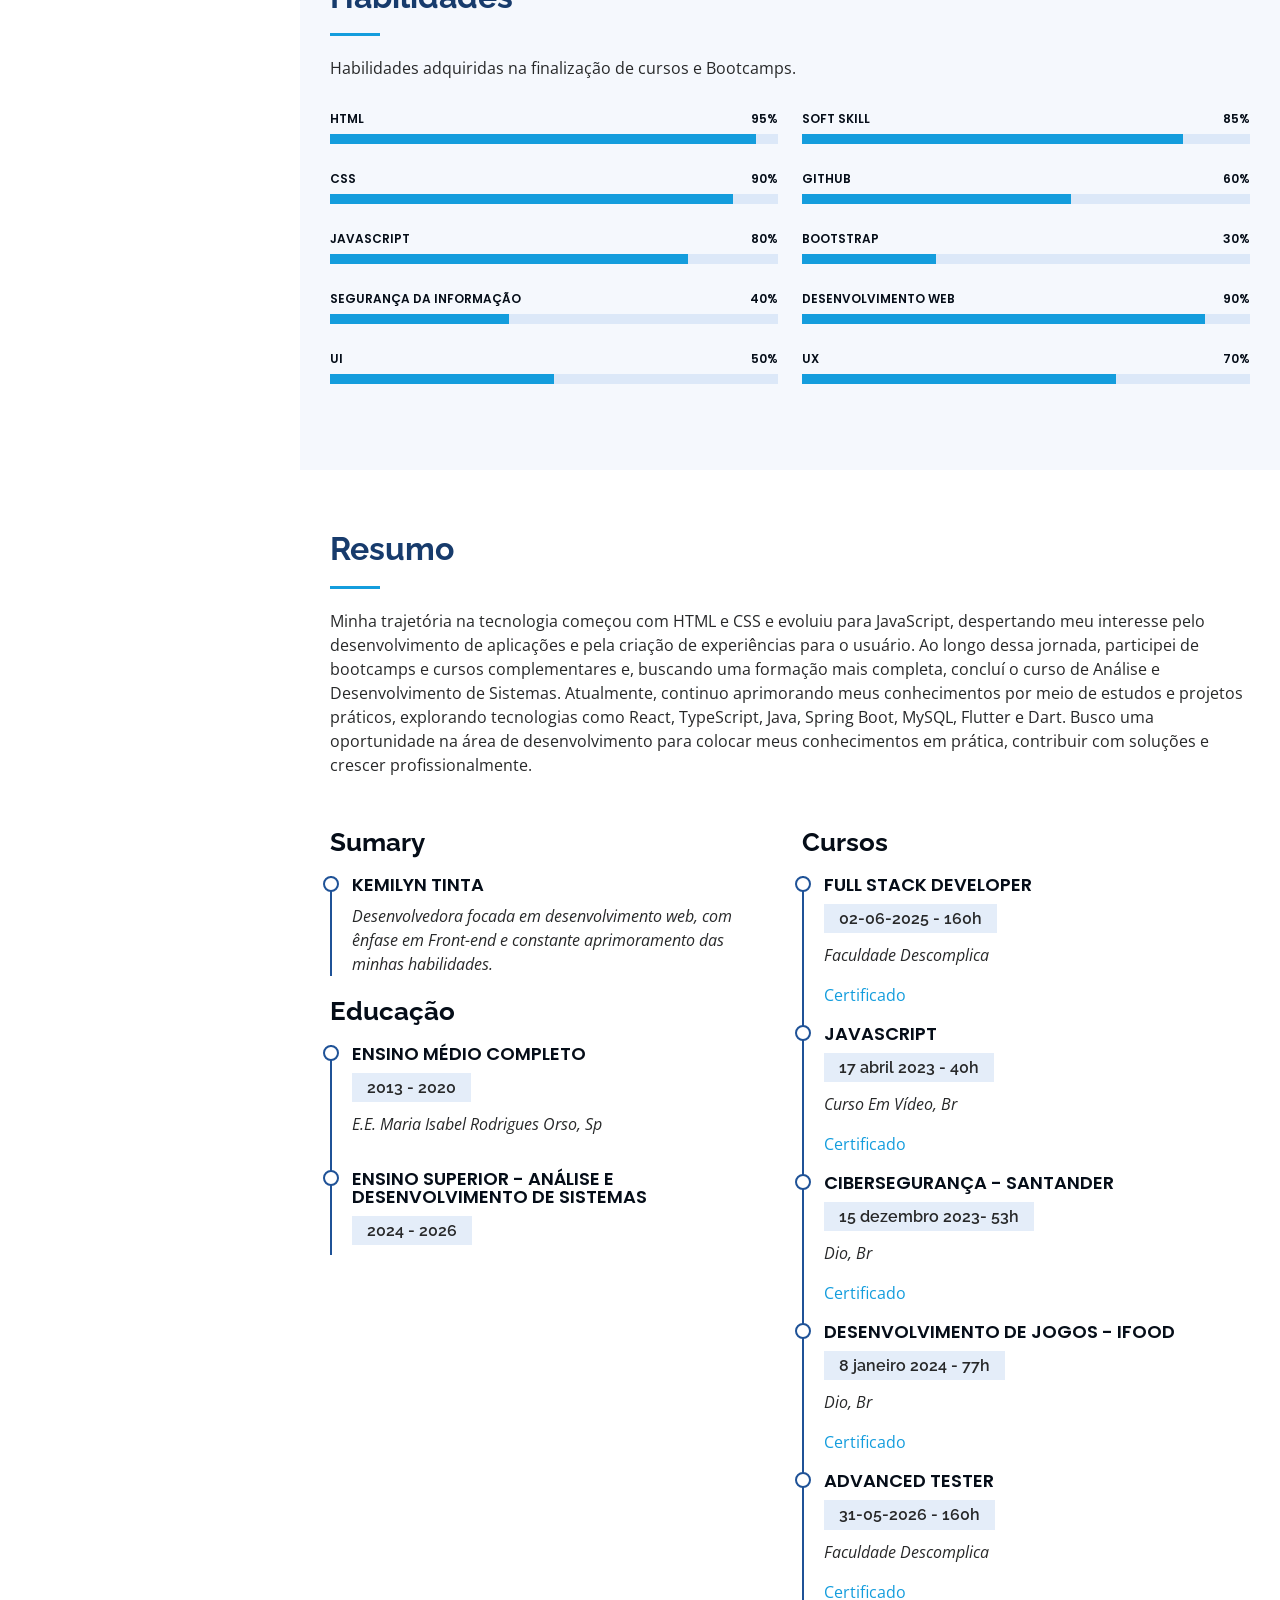
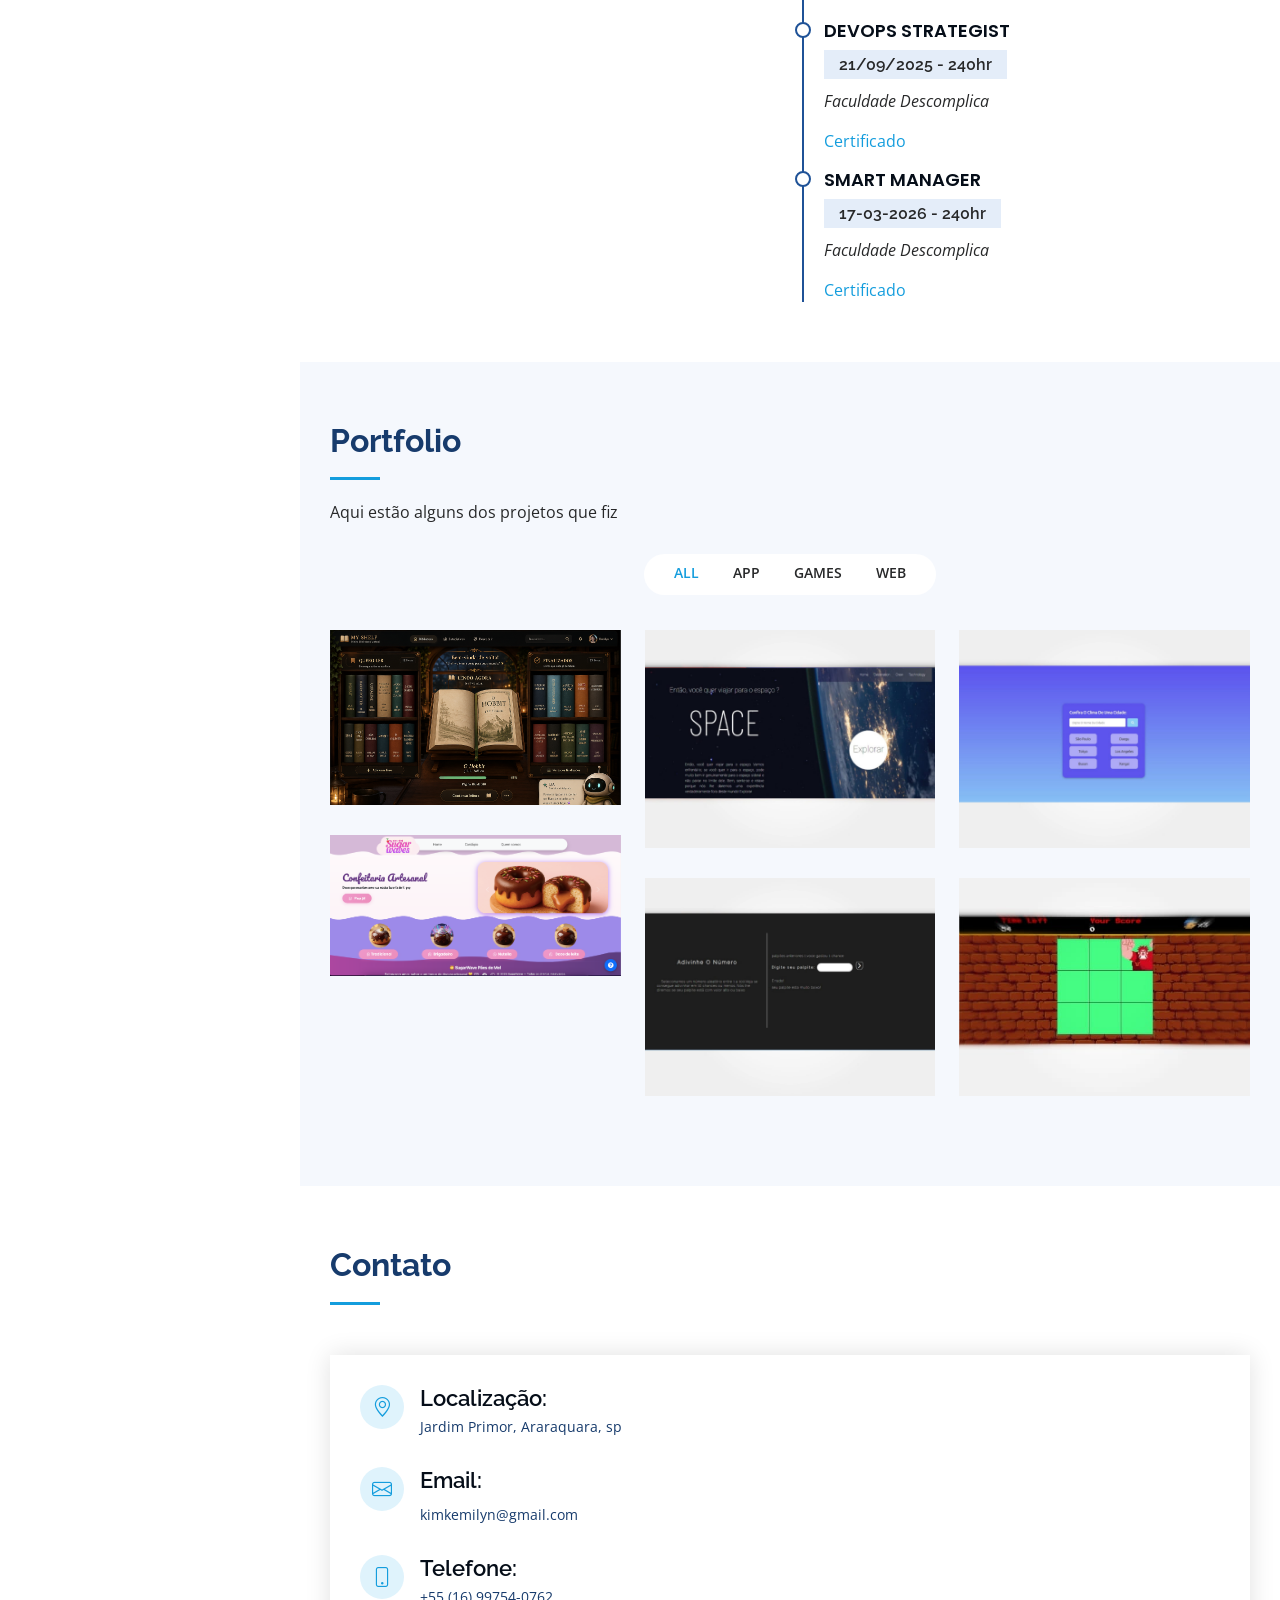
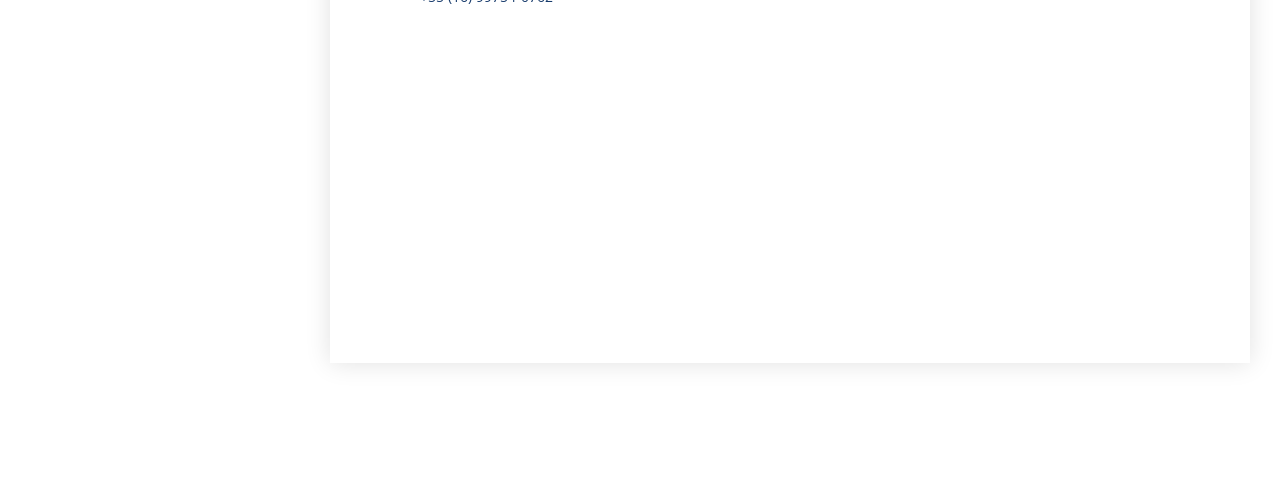
==== commit 329b1b57: "Atualizacao de cursos e projetos" ====
--- a/index.html
+++ b/index.html
@@ -83,7 +83,7 @@
   <section id="hero" class="d-flex flex-column justify-content-center align-items-center">
     <div class="hero-container" data-aos="fade-in">
       <h1>Kemilyn Carato</h1>
-      <p>Especialista em <span class="typed" data-typed-items="Desenvolvimento, Html, Css, JavaScript"></span></p>
+      <p>Especialista em <span class="typed" data-typed-items=" JavaScript, React, Java, Sql"></span></p>
     </div>
   </section><!-- End Hero -->
 
@@ -95,7 +95,9 @@
 
         <div class="section-title">
           <h2>Sobre</h2>
-          <p>Olá seja bem vind(o)s ao meu site, estudo progamação a 1 ano e atualmente faço faculdade de Análise e desenvolvimento de sistemas na <a href="https://descomplica.com.br/faculdade/diferenciais/#menu-cursos">Descomplica faculdade digital</a>,busco uma oportunidade para colocar tudo oque já aprendi em prática e evoluir cada vez mais minhas habilidades e meu conhecimento</p>
+          <p>Sou formada em Análise e Desenvolvimento de Sistemas e atuo no desenvolvimento de projetos utilizando tecnologias como React, JavaScript,
+             TypeScript, Java, Spring Boot, MySQL, Flutter e Dart.
+             </p>
         </div>
 
         <div class="row">
@@ -110,14 +112,14 @@
             <div class="row">
               <div class="col-lg-6">
                 <ul>
-                  <li><i class="bi bi-chevron-right"></i> <strong>Aniversário:</strong> <span>30 Nov 2002</span></li>
+                  
                   <li><i class="bi bi-chevron-right"></i> <strong>Telefone:</strong> <span>+55 (16) 99754-0762</span></li>
                   <li><i class="bi bi-chevron-right"></i> <strong>Cidade:</strong> <span>Araraquara, Brasil</span></li>
                 </ul>
               </div>
               <div class="col-lg-6">
                 <ul>
-                  <li><i class="bi bi-chevron-right"></i> <strong>Idade:</strong> <span>21</span></li>
+                  <li><i class="bi bi-chevron-right"></i> <strong>Idade:</strong> <span>23</span></li>
                   <li><i class="bi bi-chevron-right"></i> <strong>Grau:</strong> <span>Júnior</span></li>
                   <li><i class="bi bi-chevron-right"></i> <strong>Email:</strong> <span>kimkemilyn@gmail.com</span></li>
                   
@@ -233,15 +235,21 @@
 
         <div class="section-title">
           <h2>Resumo</h2>
-          <p>iniciei meus estudos com o curso de html e css, logo em seguida aprendi Javascript já tendo melhores habilidades com a interação com o usuário. Fiz alguns bootcamps para aprender um pouco sobre as outras áreas e assim veio o desejo de entrar em um caminho mais centrado e comecei a faculdade. Sigo fazendo cursos a parte, além da faculdade para assim evoluir e ter a minha primeira oportunidade na área de tecnologia.</p>
+          <p>Minha trajetória na tecnologia começou com HTML e CSS e evoluiu para JavaScript, despertando meu interesse pelo desenvolvimento
+             de aplicações e pela criação de experiências para o usuário. Ao longo dessa jornada, participei de bootcamps e cursos complementares e,
+              buscando uma formação mais completa, concluí o curso de Análise e Desenvolvimento de Sistemas.
+
+            Atualmente, continuo aprimorando meus conhecimentos por meio de estudos e projetos práticos, explorando tecnologias como React, 
+            TypeScript, Java, Spring Boot, MySQL, Flutter e Dart. Busco uma oportunidade na área de desenvolvimento para colocar meus conhecimentos 
+            em prática, contribuir com soluções e crescer profissionalmente.</p>
         </div>
 
         <div class="row">
           <div class="col-lg-6" data-aos="fade-up">
             <h3 class="resume-title">Sumary</h3>
             <div class="resume-item pb-0">
-              <h4>Kemilyn Carato</h4>
-              <p><em>Focada em Desenvolvimento web e aprimorando minhas habilidades front-end</em></p>
+              <h4>Kemilyn Tinta</h4>
+              <p><em>Desenvolvedora focada em desenvolvimento web, com ênfase em Front-end e constante aprimoramento das minhas habilidades.</em></p>
       
             </div>
 
@@ -262,13 +270,13 @@
 
             <div class="resume-item">
 
-              <h4>Html e css</h4>
-
-              <h5>10 mar 2023 - 40h</h5>
-
-              <p><em>Curso Em Vídeo, Br </em></p>
-
-              <a href="./assets/img/certificados/Certificado-Curso-em-Video-html-css.pdf" target="_blank">Certificado</a>
+              <h4>Full Stack Developer</h4>
+
+              <h5>02-06-2025 - 160h</h5>
+
+              <p><em>Faculdade Descomplica</em></p>
+
+              <a href="./assets/img/certificados/fullStackDeveloper.pdf" target="_blank">Certificado</a>
 
             </div>
 
@@ -301,11 +309,29 @@
 
             <div class="resume-item">
 
-              <h4>Basic Front-End</h4>
-              <h5>19 Fevereiro 2024 - 240h</h5>
-              <p><em>Descomplica Faculdade Digital, Br</em></p>
-
-              <a href="./assets/img/certificados/basicFrontEnd.pdf" target="_blank">Certificado</a>
+              <h4>Advanced Tester</h4>
+              <h5>31-05-2026 - 160h</h5>
+              <p><em>Faculdade Descomplica</em></p>
+
+              <a href="./assets/img/certificados/advancedTester.pdf" target="_blank">Certificado</a>
+            </div>
+            
+            <div class="resume-item">
+
+              <h4>Devops Strategist</h4>
+              <h5>21/09/2025 - 240hr</h5>
+              <p><em>Faculdade Descomplica</em></p>
+
+              <a href="./assets/img/certificados/devopsStrategist.pdf" target="_blank">Certificado</a>
+            </div>
+            
+            <div class="resume-item">
+
+              <h4>Smart Manager</h4>
+              <h5>17-03-2026 - 240hr</h5>
+              <p><em>Faculdade Descomplica</em></p>
+
+              <a href="./assets/img/certificados/smartManager.pdf" target="_blank">Certificado</a>
             </div>
           </div>
         </div>
@@ -339,11 +365,11 @@
 
             <div class="portfolio-wrap">
 
-              <img src="assets/img/portfolio/portfolio-1.jpg" class="img-fluid" alt="">
+              <img src="assets/img/portfolio/biblioteca.png" class="img-fluid" alt="">
 
               <div class="portfolio-links">
 
-                <a href="https://kemilyn1227.github.io/vestuario/" title="App 1" target="_blank"><i class="bx bx-plus"></i></a>
+                <a href="https://kemilyn1227.github.io/pex-biblioteca/" title="App 1" target="_blank"><i class="bx bx-plus"></i></a>
 
                 <a href="#portfolio" title="More Details"><i class="bx bx-link"></i></a>
                 
@@ -384,11 +410,11 @@
 
             <div class="portfolio-wrap">
 
-              <img src="assets/img/portfolio/portfolio-4.jpg" class="img-fluid" alt="">
+              <img src="assets/img/portfolio/SugarWave.png" class="img-fluid" alt="">
 
               <div class="portfolio-links">
 
-                <a href="https://kemilyn1227.github.io/jokenpo-elementos/" target="_blank" title="Site"
+                <a href="https://kemilyn1227.github.io/sugarwave/#/login" target="_blank" title="Site"
                 ><i class="bx bx-plus"></i></a>
 
                 <a href="#portfolio" title="More Details"><i class="bx bx-link"></i>
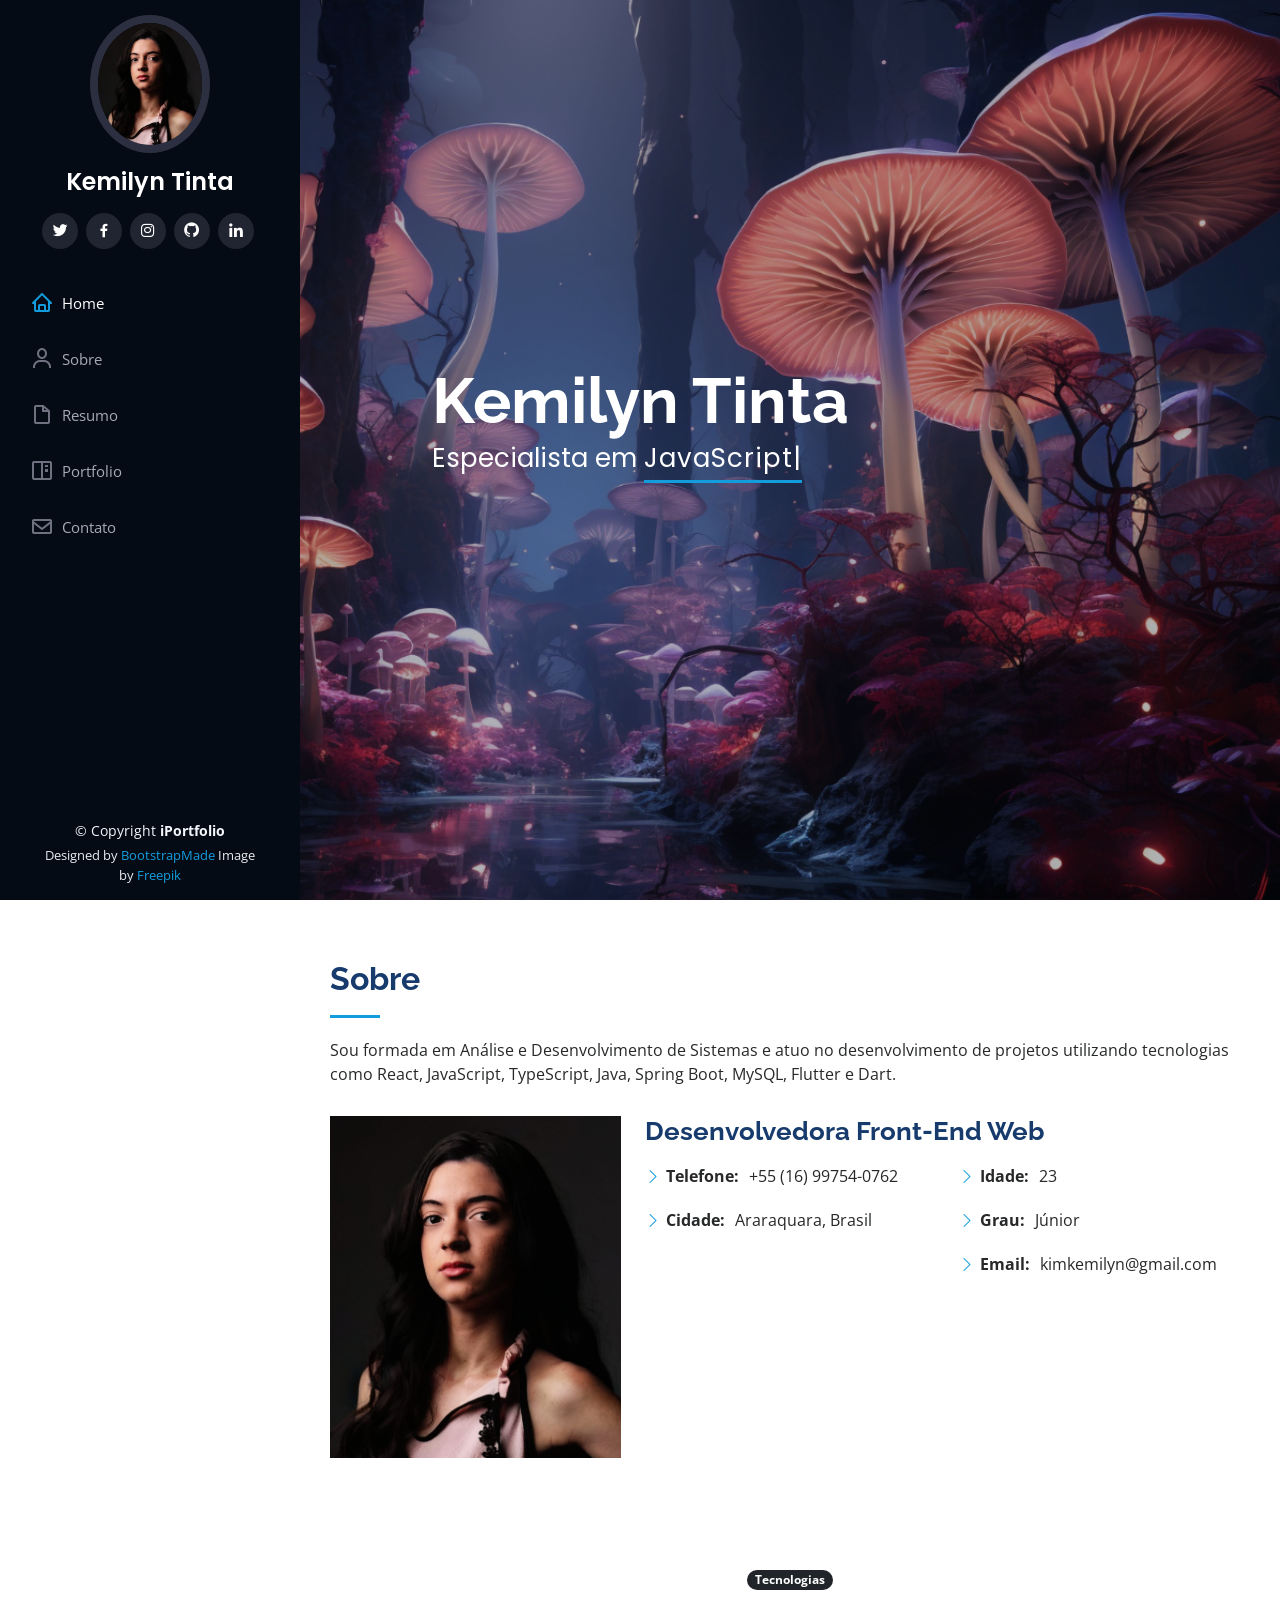
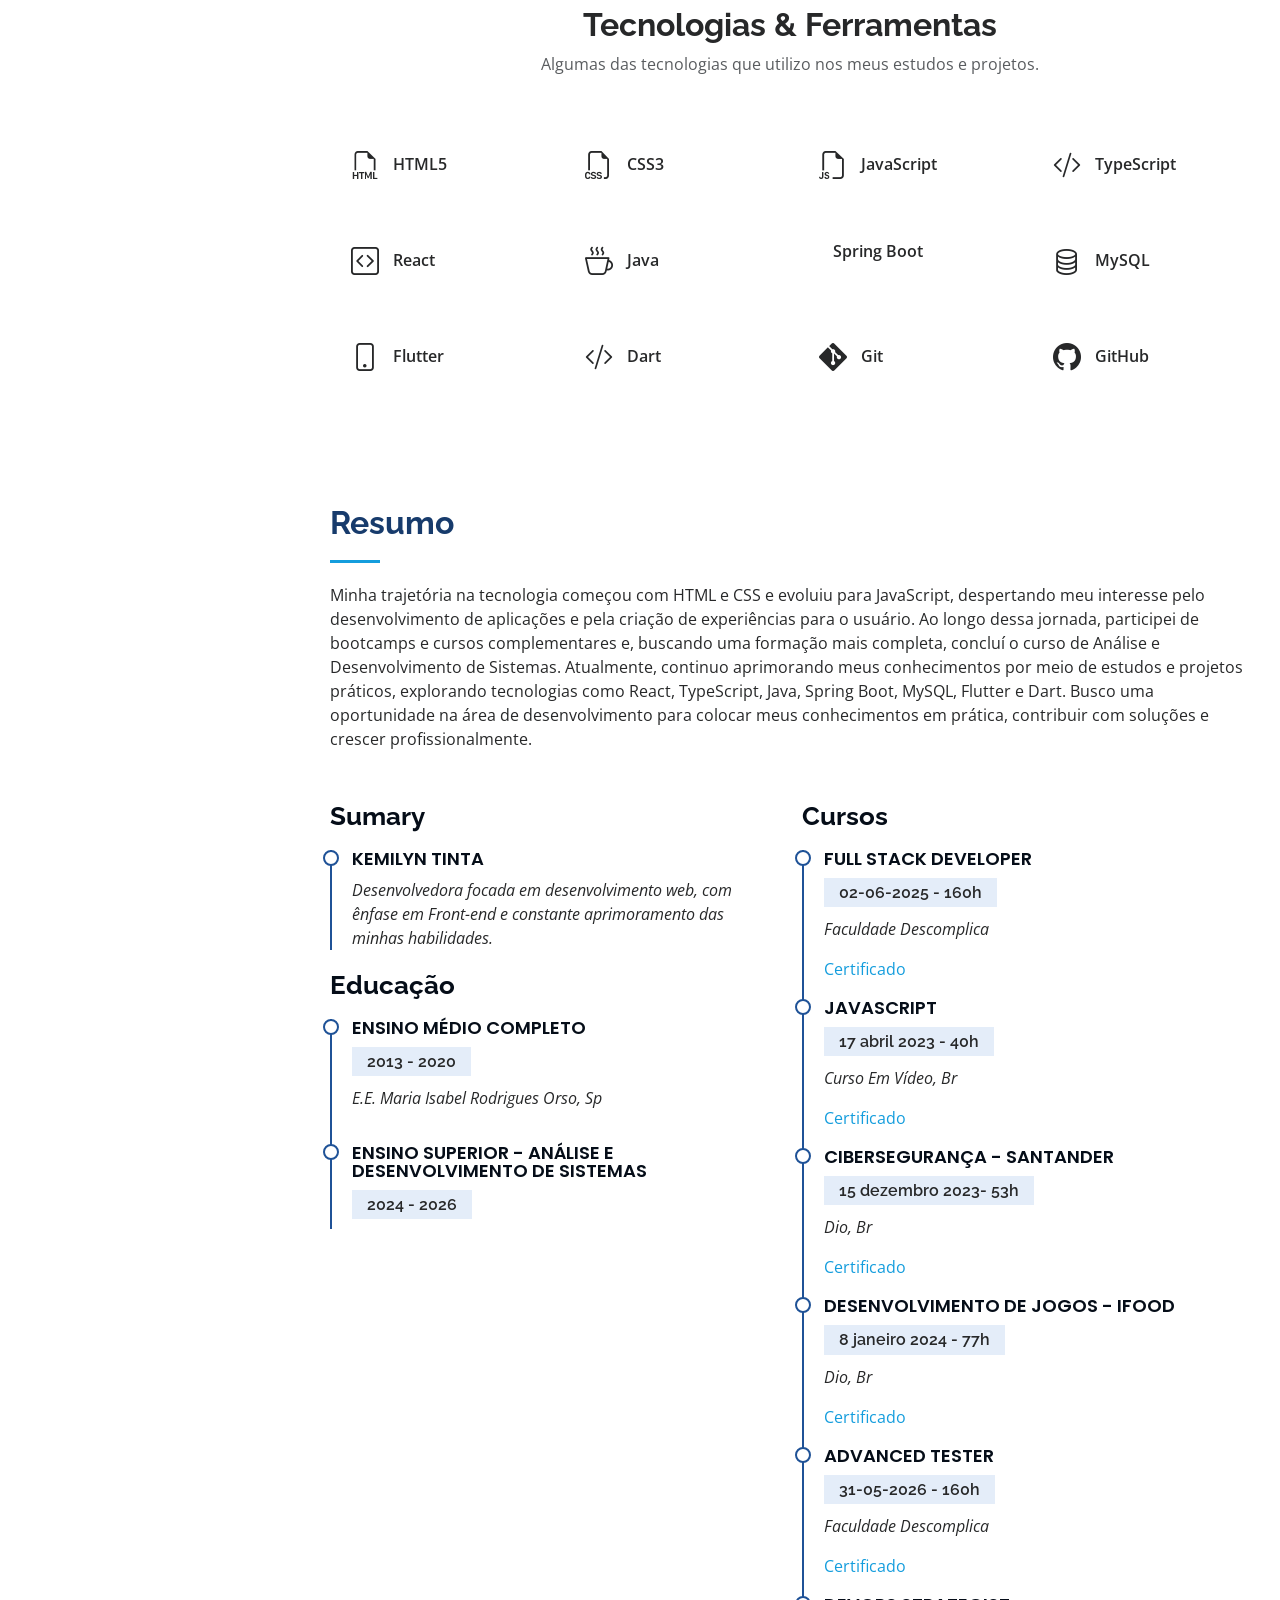
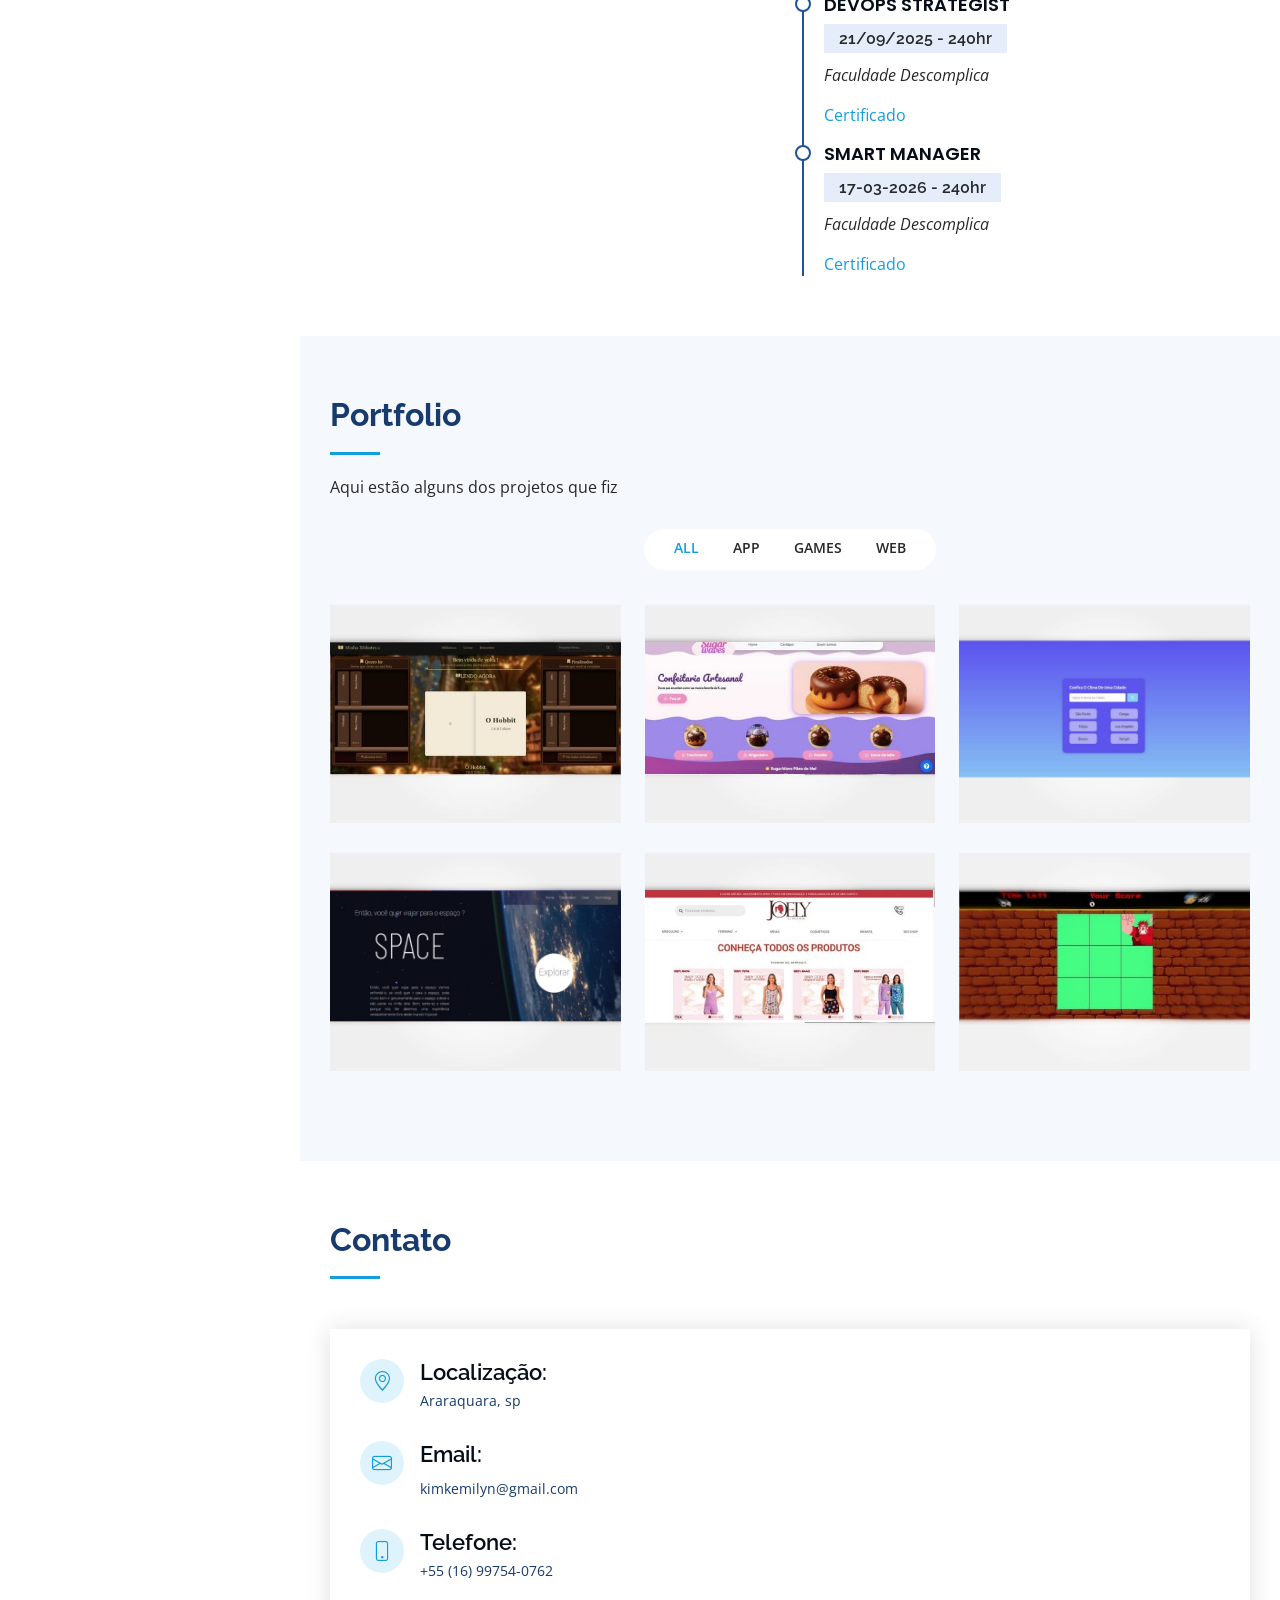
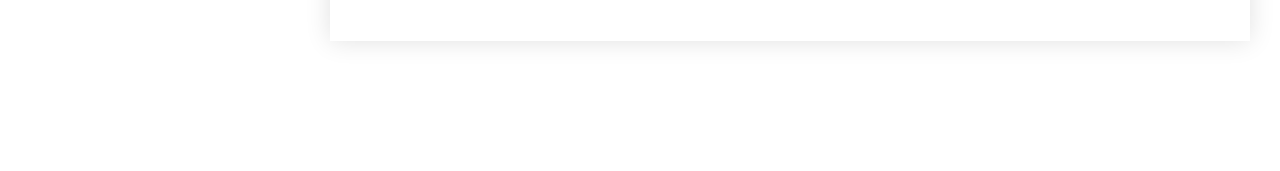
==== commit c03a270f: "adiconado novos projetos , e modificacao nas habilidades" ====
--- a/index.html
+++ b/index.html
@@ -2,10 +2,15 @@
 <html lang="en">
 
 <head>
+  
+  <link 
+    rel="stylesheet" 
+    href="https://cdn.jsdelivr.net/npm/bootstrap-icons@1.13.1/font/bootstrap-icons.min.css"
+>
   <meta charset="utf-8">
   <meta content="width=device-width, initial-scale=1.0" name="viewport">
 
-  <title>Kemilyn Carato</title>
+  <title>Kemilyn Tinta</title>
   <meta content="" name="description">
   <meta content="" name="keywords">
 
@@ -50,7 +55,7 @@
 
         <img src="assets/img/profile-img.jpg" alt="" class="img-fluid rounded-circle">
 
-        <h1 class="text-light"><a href="index.html">Kemilyn Carato</a></h1>
+        <h1 class="text-light"><a href="index.html">Kemilyn Tinta</a></h1>
 
         <div class="social-links mt-3 text-center">
 
@@ -82,7 +87,7 @@
 
   <section id="hero" class="d-flex flex-column justify-content-center align-items-center">
     <div class="hero-container" data-aos="fade-in">
-      <h1>Kemilyn Carato</h1>
+      <h1>Kemilyn Tinta</h1>
       <p>Especialista em <span class="typed" data-typed-items=" JavaScript, React, Java, Sql"></span></p>
     </div>
   </section><!-- End Hero -->
@@ -136,98 +141,120 @@
 
     <!-- ======= Skills Section ======= -->
 
-    <section id="skills" class="skills section-bg">
-      <div class="container">
-
-        <div class="section-title">
-          <h2>Habilidades</h2>
-          <p>Habilidades adquiridas na finalização de cursos e Bootcamps.</p>
-        </div>
-
-        <div class="row skills-content">
-
-          <div class="col-lg-6" data-aos="fade-up">
-
-            <div class="progress">
-              <span class="skill">HTML <i class="val">95%</i></span>
-              <div class="progress-bar-wrap">
-                <div class="progress-bar" role="progressbar" aria-valuenow="95" aria-valuemin="0" aria-valuemax="100"></div>
-              </div>
-            </div>
-
-            <div class="progress">
-              <span class="skill">CSS <i class="val">90%</i></span>
-              <div class="progress-bar-wrap">
-                <div class="progress-bar" role="progressbar" aria-valuenow="90" aria-valuemin="0" aria-valuemax="100"></div>
-              </div>
-            </div>
-
-            <div class="progress">
-              <span class="skill">JavaScript <i class="val">80%</i></span>
-              <div class="progress-bar-wrap">
-                <div class="progress-bar" role="progressbar" aria-valuenow="80" aria-valuemin="0" aria-valuemax="100"></div>
-              </div>
-            </div>
-
-            <div class="progress">
-              <span class="skill">Segurança da informação<i class="val">40%</i></span>
-              <div class="progress-bar-wrap">
-                <div class="progress-bar" role="progressbar" aria-valuenow="40" aria-valuemin="0" aria-valuemax="100"></div>
-              </div>
-            </div>
-
-            <div class="progress">
-              <span class="skill">Ui<i class="val">50%</i></span>
-              <div class="progress-bar-wrap">
-                <div class="progress-bar" role="progressbar" aria-valuenow="50" aria-valuemin="0" aria-valuemax="100"></div>
-              </div>
-            </div>
-
-          </div>
-
-          <div class="col-lg-6" data-aos="fade-up" data-aos-delay="100">
-
-            <div class="progress">
-              <span class="skill">Soft skill <i class="val">85%</i></span>
-              <div class="progress-bar-wrap">
-                <div class="progress-bar" role="progressbar" aria-valuenow="85" aria-valuemin="0" aria-valuemax="100"></div>
-              </div>
-            </div>
-
-            <div class="progress">
-              <span class="skill">Github<i class="val">60%</i></span>
-              <div class="progress-bar-wrap">
-                <div class="progress-bar" role="progressbar" aria-valuenow="60" aria-valuemin="0" aria-valuemax="100"></div>
-              </div>
-            </div>
-
-            <div class="progress">
-              <span class="skill">Bootstrap <i class="val">30%</i></span>
-              <div class="progress-bar-wrap">
-                <div class="progress-bar" role="progressbar" aria-valuenow="30" aria-valuemin="0" aria-valuemax="100"></div>
-              </div>
-            </div>
-
-            <div class="progress">
-              <span class="skill">Desenvolvimento Web <i class="val">90%</i></span>
-              <div class="progress-bar-wrap">
-                <div class="progress-bar" role="progressbar" aria-valuenow="90" aria-valuemin="0" aria-valuemax="100"></div>
-              </div>
-            </div>
-
-            <div class="progress">
-              <span class="skill">Ux <i class="val">70%</i></span>
-              <div class="progress-bar-wrap">
-                <div class="progress-bar" role="progressbar" aria-valuenow="70" aria-valuemin="0" aria-valuemax="100"></div>
-              </div>
-            </div>
-
-          </div>
-
-        </div>
-
-      </div>
-    </section><!-- End Skills Section -->
+    <section class="container py-5" id="tecnologias">
+
+      <div class="text-center mb-5">
+          <span class="badge rounded-pill text-bg-dark mb-3">
+              Tecnologias
+          </span>
+  
+          <h2 class="fw-bold">Tecnologias & Ferramentas</h2>
+  
+          <p class="text-muted">
+              Algumas das tecnologias que utilizo nos meus estudos e projetos.
+          </p>
+      </div>
+  
+      <div class="row g-3 justify-content-center">
+  
+          <!-- HTML -->
+          <div class="col-6 col-md-4 col-lg-3">
+              <div class="tech-card">
+                  <i class="bi bi-filetype-html"></i>
+                  <span>HTML5</span>
+              </div>
+          </div>
+  
+          <!-- CSS -->
+          <div class="col-6 col-md-4 col-lg-3">
+              <div class="tech-card">
+                  <i class="bi bi-filetype-css"></i>
+                  <span>CSS3</span>
+              </div>
+          </div>
+  
+          <!-- JavaScript -->
+          <div class="col-6 col-md-4 col-lg-3">
+              <div class="tech-card">
+                  <i class="bi bi-filetype-js"></i>
+                  <span>JavaScript</span>
+              </div>
+          </div>
+  
+          <!-- TypeScript -->
+          <div class="col-6 col-md-4 col-lg-3">
+              <div class="tech-card">
+                  <i class="bi bi-code-slash"></i>
+                  <span>TypeScript</span>
+              </div>
+          </div>
+  
+          <!-- React -->
+          <div class="col-6 col-md-4 col-lg-3">
+              <div class="tech-card">
+                  <i class="bi bi-code-square"></i>
+                  <span>React</span>
+              </div>
+          </div>
+  
+          <!-- Java -->
+          <div class="col-6 col-md-4 col-lg-3">
+              <div class="tech-card">
+                  <i class="bi bi-cup-hot"></i>
+                  <span>Java</span>
+              </div>
+          </div>
+  
+          <!-- Spring Boot -->
+          <div class="col-6 col-md-4 col-lg-3">
+              <div class="tech-card">
+                  <i class="bi bi-leaf"></i>
+                  <span>Spring Boot</span>
+              </div>
+          </div>
+  
+          <!-- MySQL -->
+          <div class="col-6 col-md-4 col-lg-3">
+              <div class="tech-card">
+                  <i class="bi bi-database"></i>
+                  <span>MySQL</span>
+              </div>
+          </div>
+  
+          <!-- Flutter -->
+          <div class="col-6 col-md-4 col-lg-3">
+              <div class="tech-card">
+                  <i class="bi bi-phone"></i>
+                  <span>Flutter</span>
+              </div>
+          </div>
+  
+          <!-- Dart -->
+          <div class="col-6 col-md-4 col-lg-3">
+              <div class="tech-card">
+                  <i class="bi bi-code-slash"></i>
+                  <span>Dart</span>
+              </div>
+          </div>
+  
+          <!-- Git -->
+          <div class="col-6 col-md-4 col-lg-3">
+              <div class="tech-card">
+                  <i class="bi bi-git"></i>
+                  <span>Git</span>
+              </div>
+          </div>
+  
+          <!-- GitHub -->
+          <div class="col-6 col-md-4 col-lg-3">
+              <div class="tech-card">
+                  <i class="bi bi-github"></i>
+                  <span>GitHub</span>
+              </div>
+          </div>
+  
+      </div>
+  </section>
 
     <!-- ======= Resume Section ======= -->
     <section id="resume" class="resume">
@@ -365,7 +392,7 @@
 
             <div class="portfolio-wrap">
 
-              <img src="assets/img/portfolio/biblioteca.png" class="img-fluid" alt="">
+              <img src="assets/img/portfolio/Biblioteca.jpeg" class="img-fluid" alt="">
 
               <div class="portfolio-links">
 
@@ -381,11 +408,11 @@
 
             <div class="portfolio-wrap">
 
-              <img src="assets/img/portfolio/portfolio-2.jpg" class="img-fluid" alt="">
+              <img src="assets/img/portfolio/SugarWaveP.jpeg" class="img-fluid" alt="">
 
               <div class="portfolio-links">
 
-                <a href="https://kemilyn1227.github.io/Proj-space/index.html" title="Web 3" target="_blank"><i class="bx bx-plus"></i></a>
+                <a href="https://kemilyn1227.github.io/sugarwave/#/login" title="Web 3" target="_blank"><i class="bx bx-plus"></i></a>
 
                 <a href="#portfolio" title="More Details"><i class="bx bx-link"></i></a>
               </div>
@@ -410,11 +437,11 @@
 
             <div class="portfolio-wrap">
 
-              <img src="assets/img/portfolio/SugarWave.png" class="img-fluid" alt="">
+              <img src="assets/img/portfolio/portfolio-2.jpg" class="img-fluid" alt="">
 
               <div class="portfolio-links">
 
-                <a href="https://kemilyn1227.github.io/sugarwave/#/login" target="_blank" title="Site"
+                <a href="https://kemilyn1227.github.io/Proj-space/index.html" target="_blank" title="Site"
                 ><i class="bx bx-plus"></i></a>
 
                 <a href="#portfolio" title="More Details"><i class="bx bx-link"></i>
@@ -422,16 +449,17 @@
                 </a>
               </div>
             </div>
+            
           </div>
 
           <div class="col-lg-4 col-md-6 portfolio-item filter-web">
             <div class="portfolio-wrap">
 
-              <img src="assets/img/portfolio/portfolio-5.jpg" class="img-fluid" alt="">
+              <img src="assets/img/portfolio/Joely.jpeg" class="img-fluid" alt="">
 
               <div class="portfolio-links">
 
-                <a href="https://kemilyn1227.github.io/AdivinheNumero/" title="Web 2" target="_blank"><i class="bx bx-plus"></i></a>
+                <a href="https://joely.app.br/" title="Web 2" target="_blank"><i class="bx bx-plus"></i></a>
 
                 <a href="#portfolio" title="More Details"><i class="bx bx-link"></i></a>
               </div>
@@ -475,7 +503,7 @@
               <div class="address">
                 <i class="bi bi-geo-alt"></i>
                 <h4>Localização:</h4>
-                <p>Jardim Primor, Araraquara, sp</p>
+                <p>Araraquara, sp</p>
               </div>
 
               <div class="email">
@@ -490,9 +518,6 @@
                 <p>+55 (16) 99754-0762</p>
               </div>
 
-
-
-              <iframe src="https://www.google.com/maps/embed?pb=!1m18!1m12!1m3!1d14821.813026969061!2d-48.17940450524747!3d-21.76271209784826!2m3!1f0!2f0!3f0!3m2!1i1024!2i768!4f13.1!3m3!1m2!1s0x94b8f14ab5011291%3A0xf958a463a5532929!2sJardim%20Primor%2C%20Araraquara%20-%20SP!5e0!3m2!1spt-BR!2sbr!4v1708300774273!5m2!1spt-BR!2sbr" frameborder="0" style="border:0; width: 100%; height: 290px;" allowfullscreen></iframe></iframe>
             </div>
 
           </div>
--- a/assets/css/style.css
+++ b/assets/css/style.css
@@ -137,6 +137,40 @@
   padding-right: 30px;
 }
 
+.tech-card {
+  display: flex;
+  align-items: center;
+  gap: 14px;
+
+  padding: 18px 20px;
+
+  background: rgba(255, 255, 255, 0.04);
+  border: 1px solid rgba(255, 255, 255, 0.08);
+
+  border-radius: 14px;
+
+  transition: 
+      transform 0.3s ease,
+      border-color 0.3s ease,
+      background 0.3s ease;
+
+  cursor: default;
+}
+
+.tech-card i {
+  font-size: 28px;
+}
+
+.tech-card span {
+  font-weight: 600;
+}
+
+.tech-card:hover {
+  transform: translateY(-5px);
+  border-color: rgba(255, 255, 255, 0.25);
+  background: rgba(255, 255, 255, 0.08);
+}
+
 @media (max-width: 1199px) {
   #header {
     left: -300px;
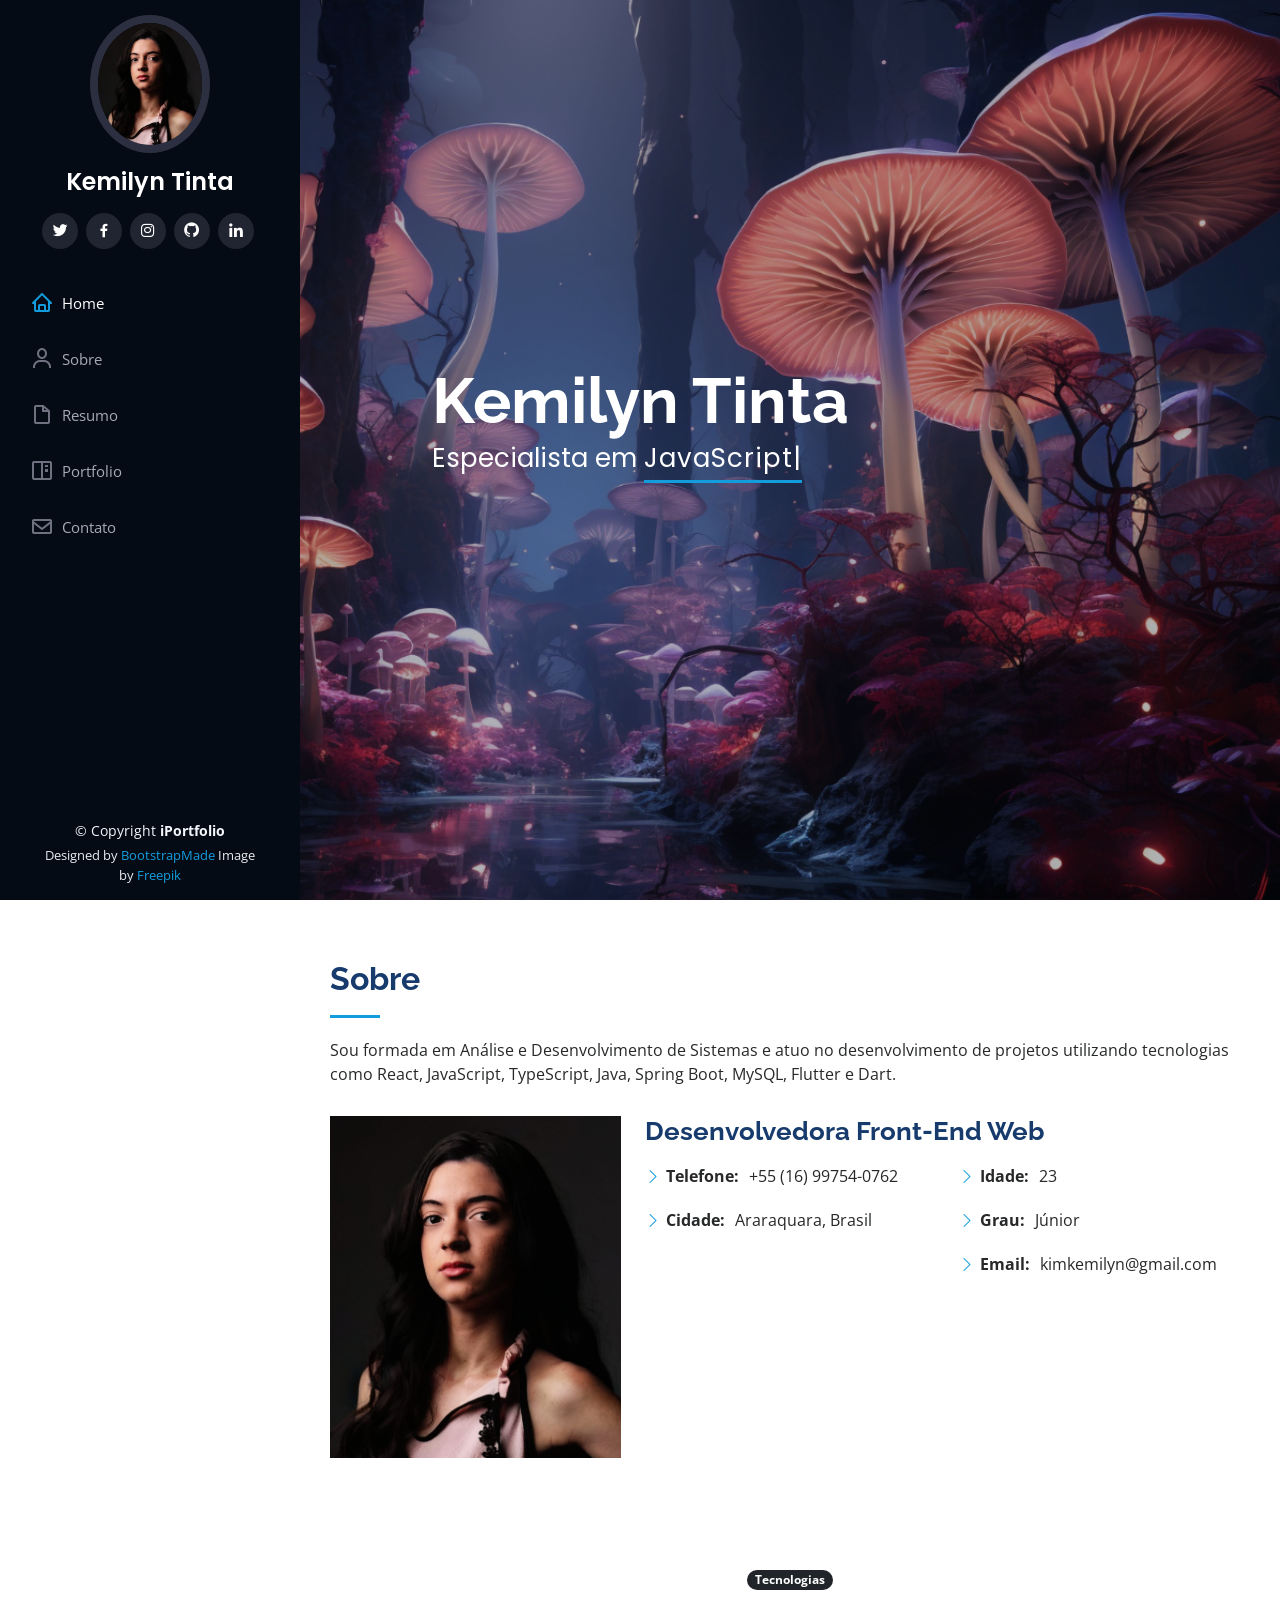
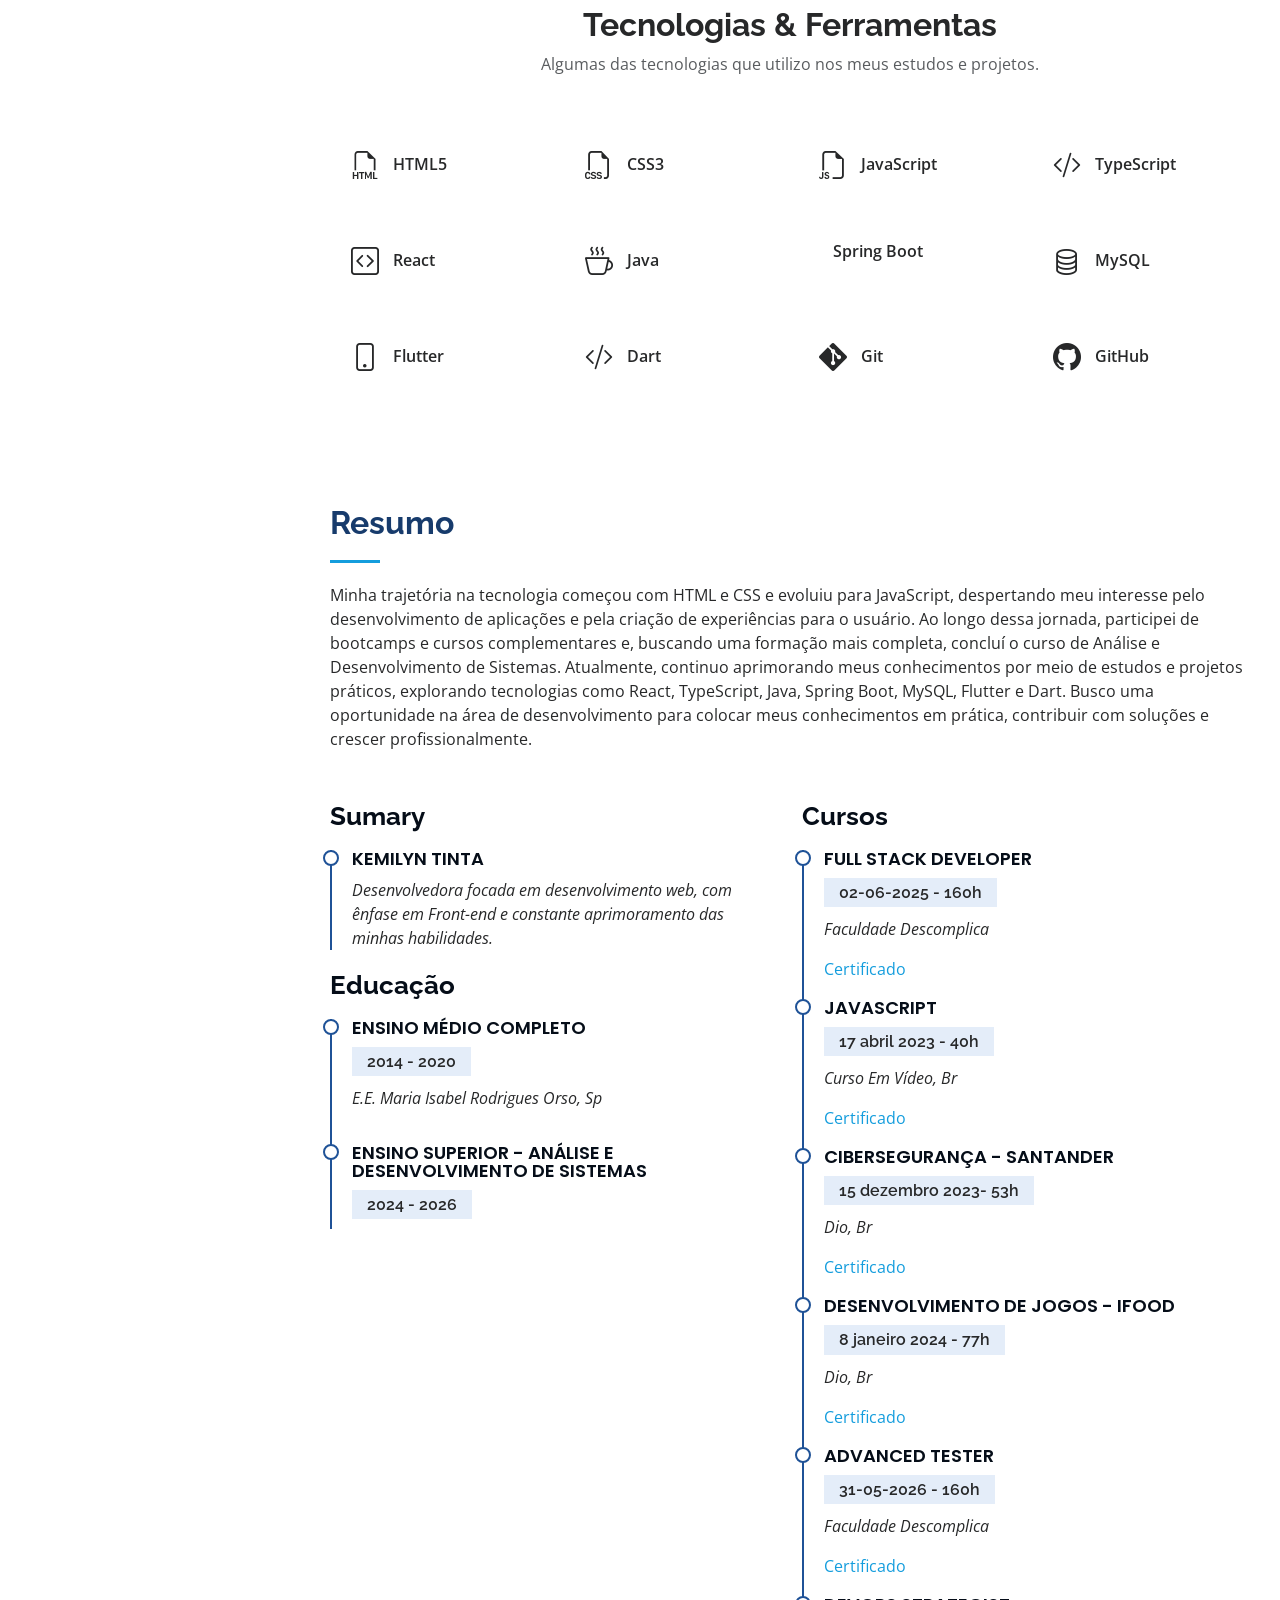
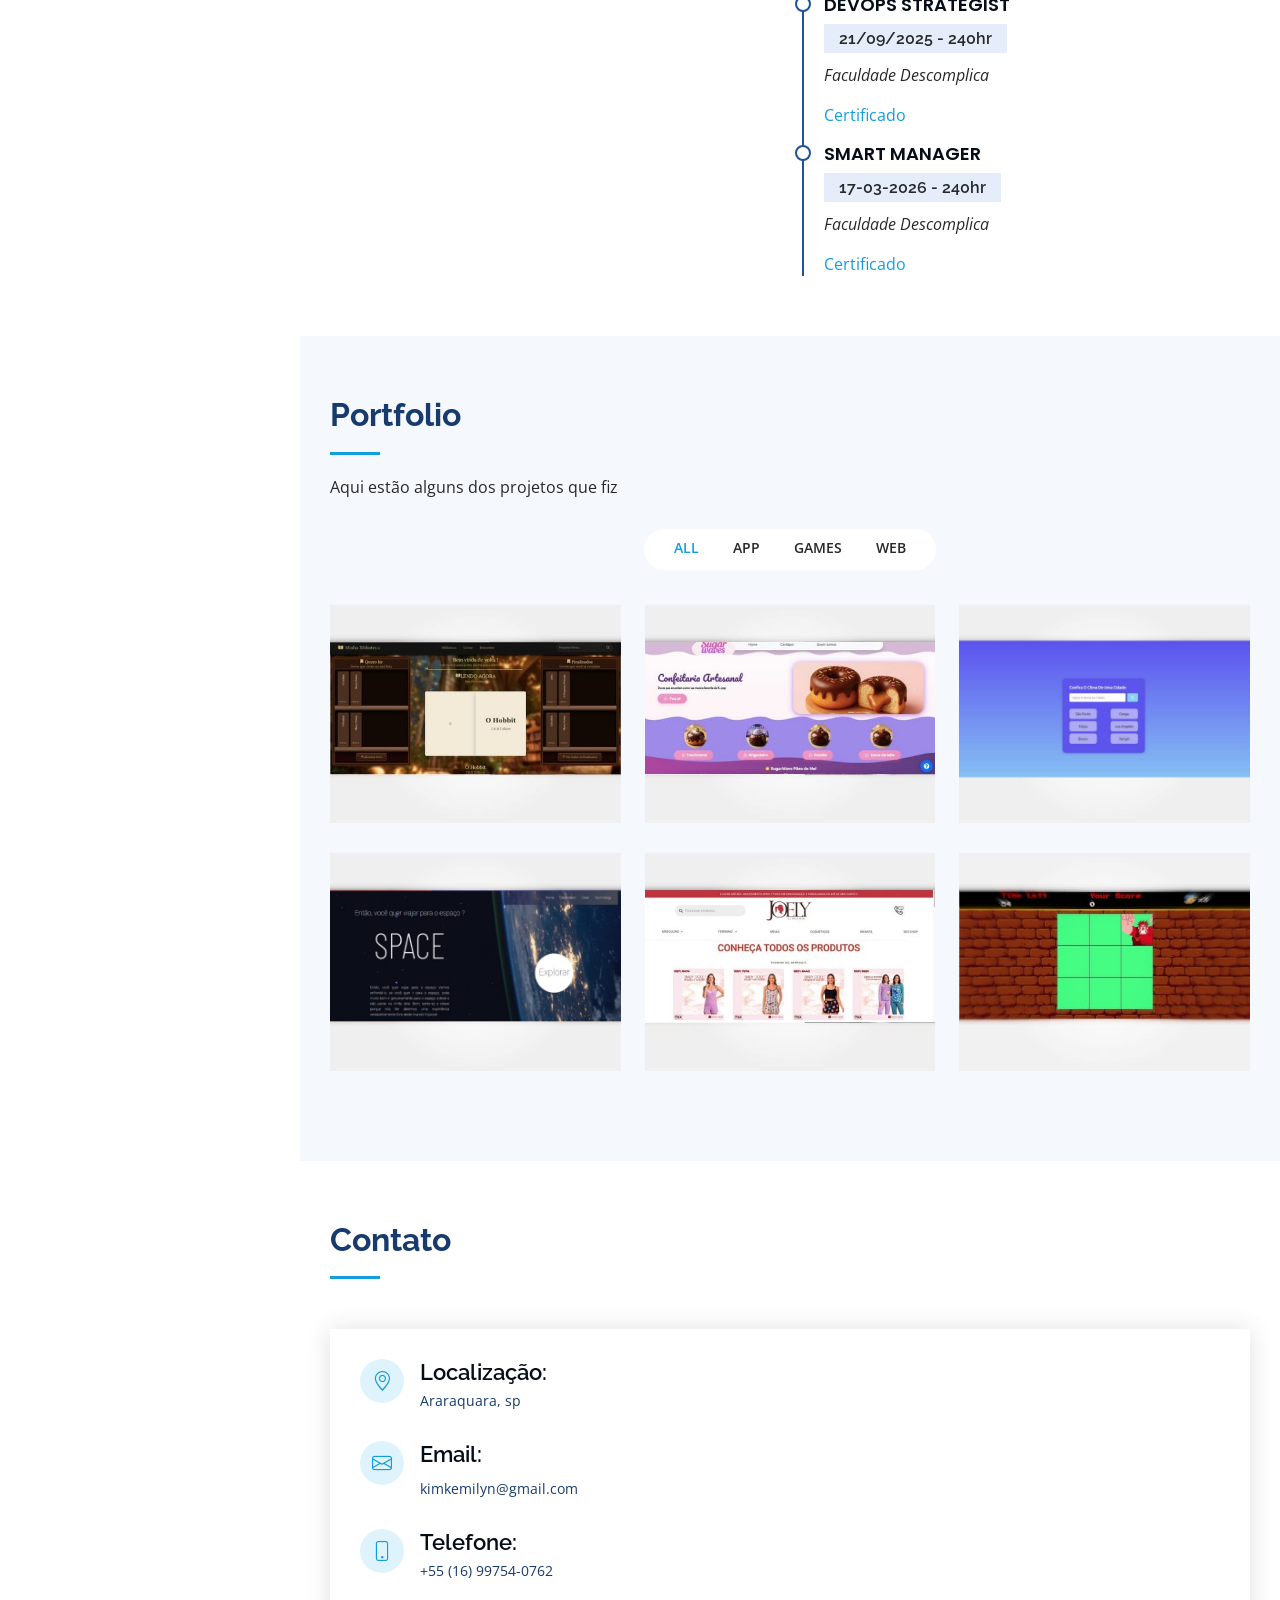
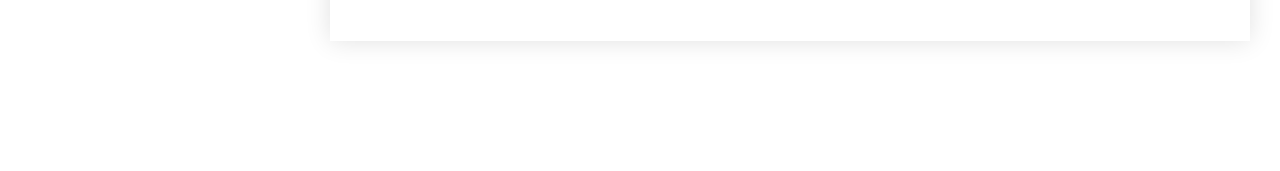
==== commit 8b358fe8: "mudancana data" ====
--- a/index.html
+++ b/index.html
@@ -283,7 +283,7 @@
             <h3 class="resume-title">Educação</h3>
             <div class="resume-item">
               <h4>Ensino Médio completo</h4>
-              <h5>2013 - 2020</h5>
+              <h5>2014 - 2020</h5>
               <p><em>E.E. Maria Isabel Rodrigues Orso, Sp</em></p>
             </div>
             <div class="resume-item">
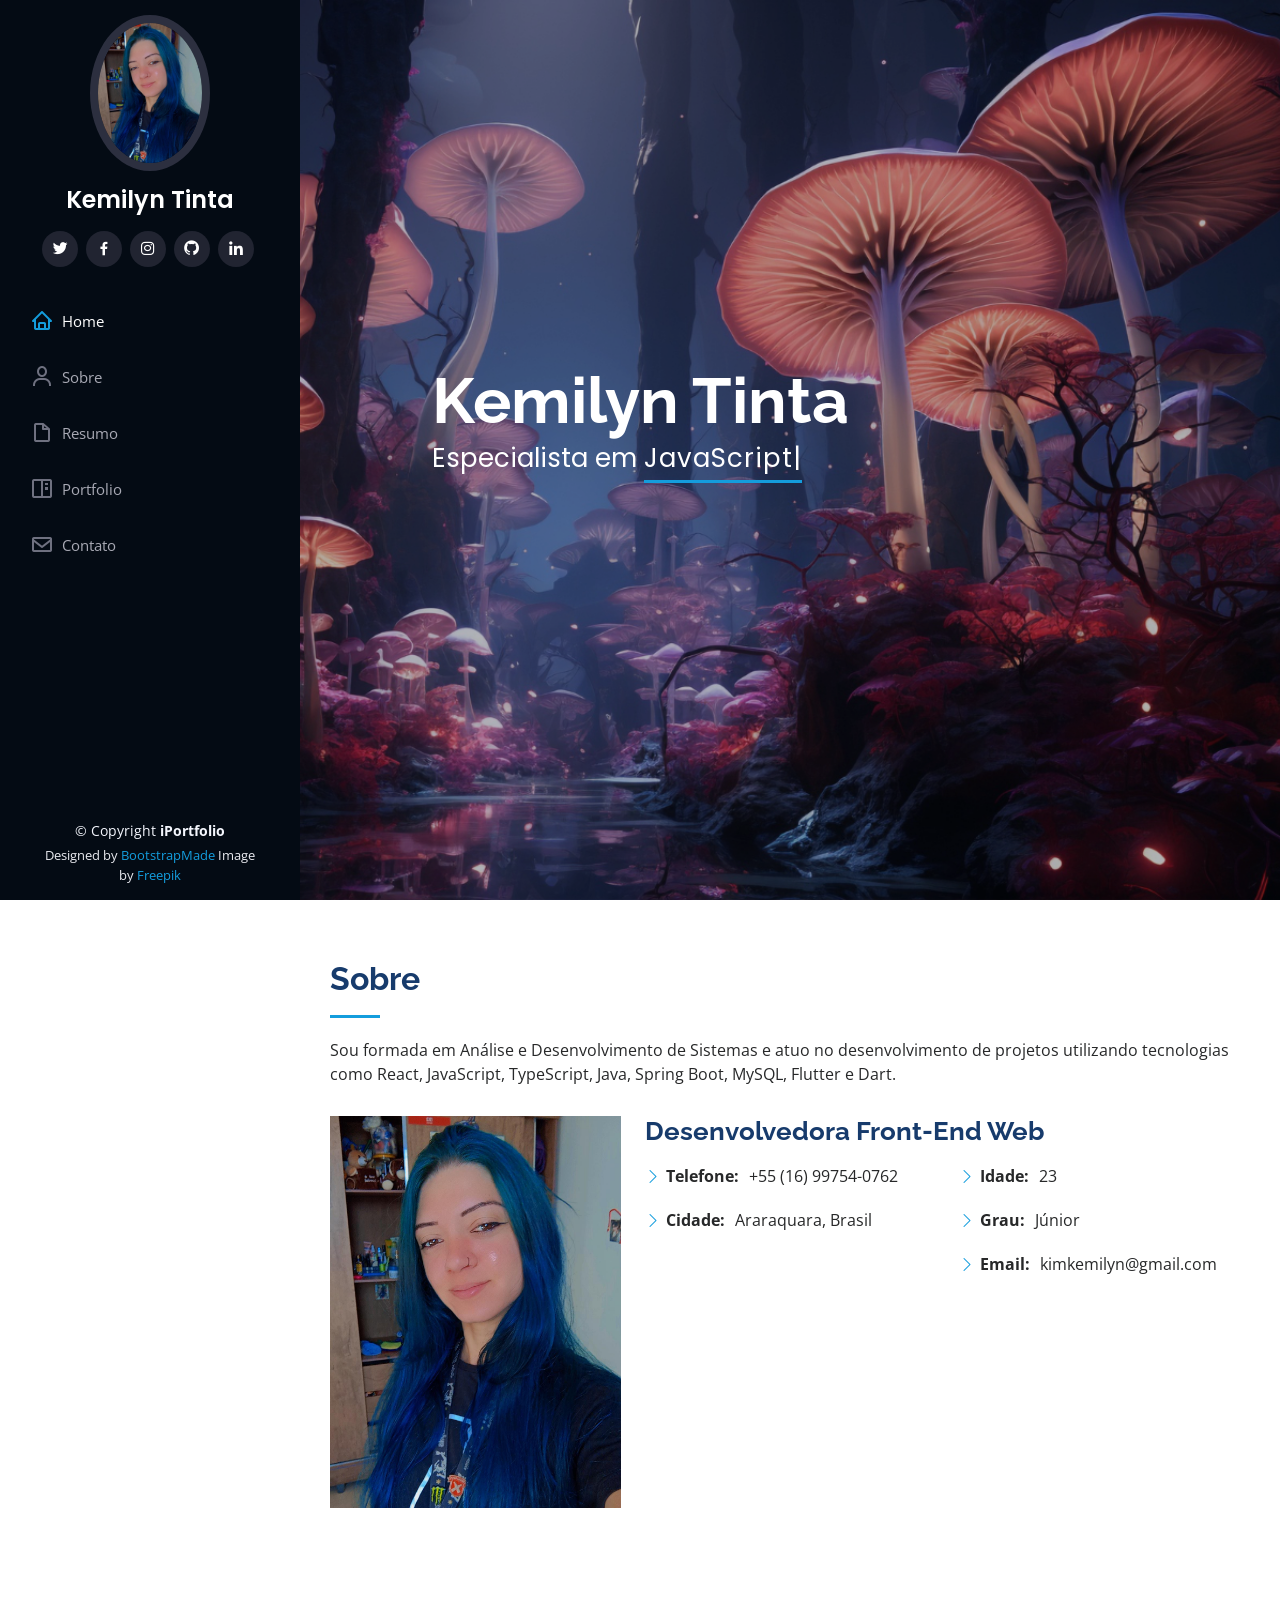
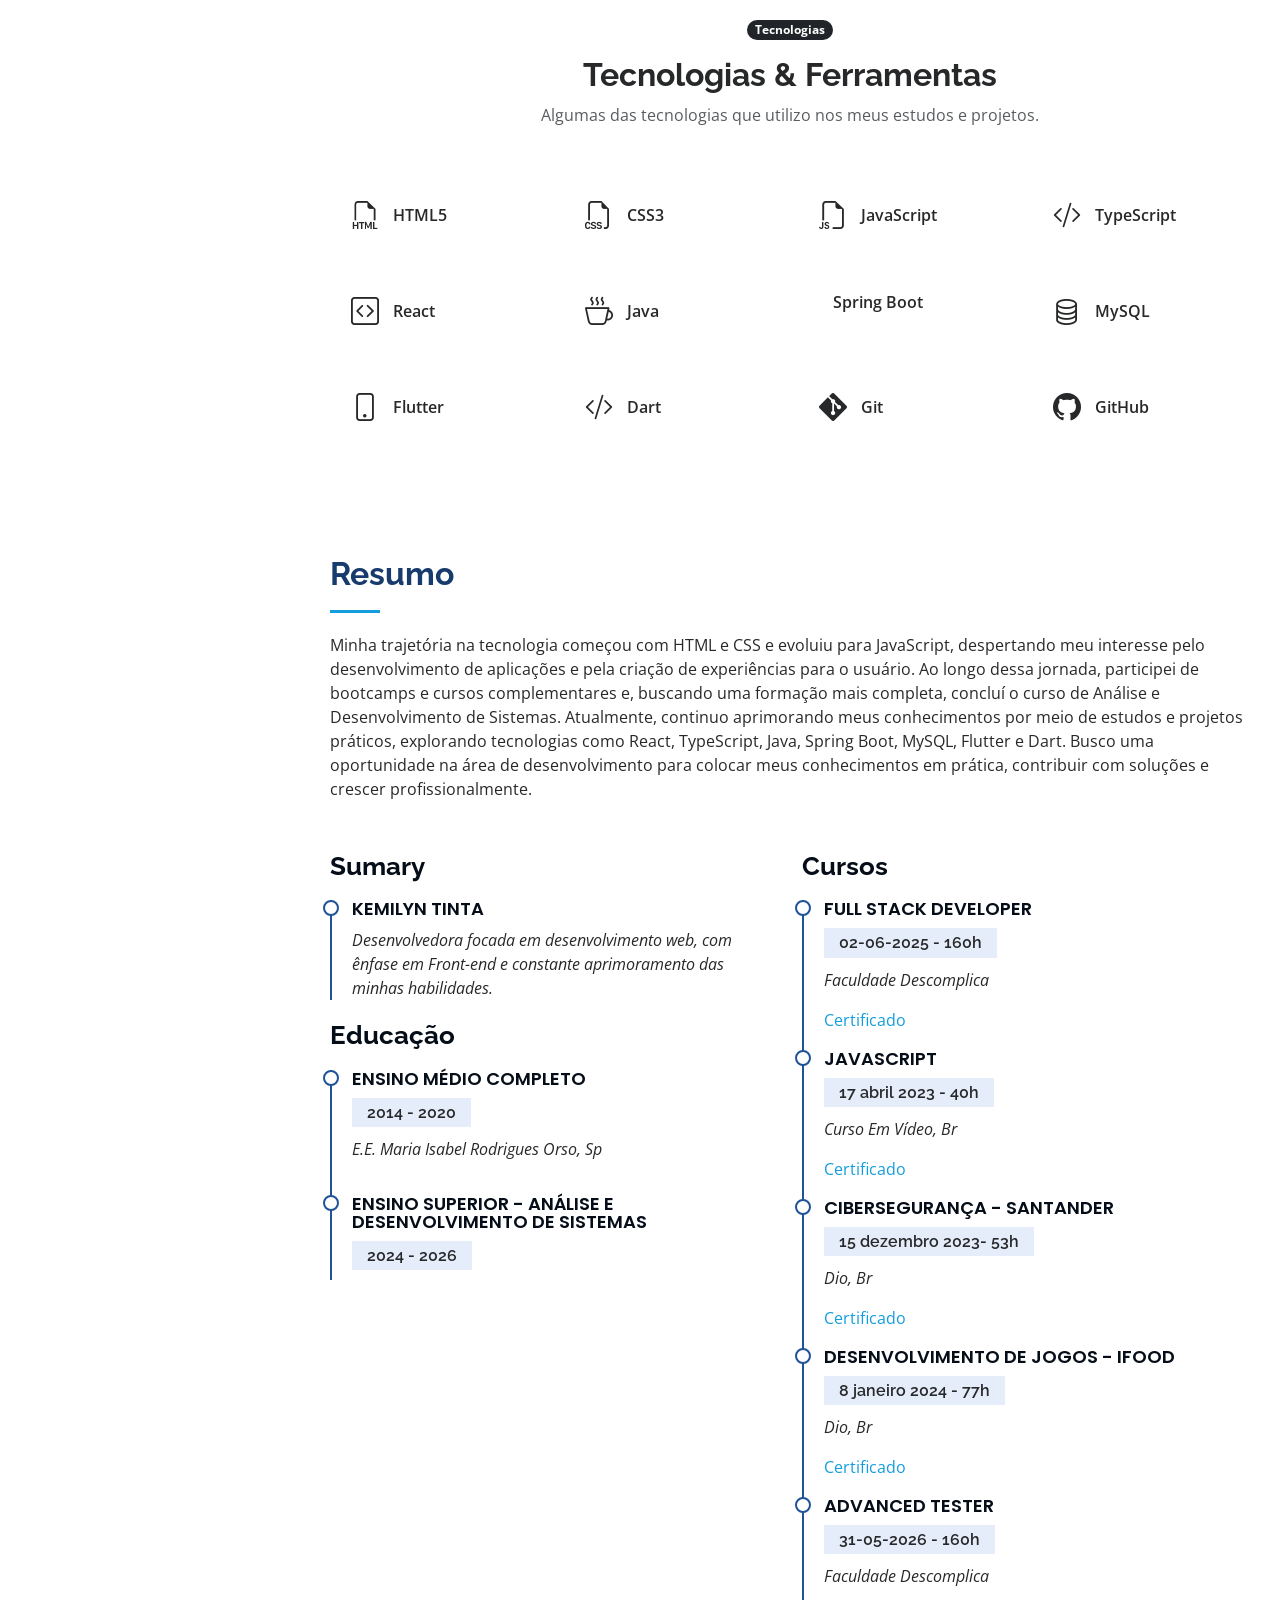
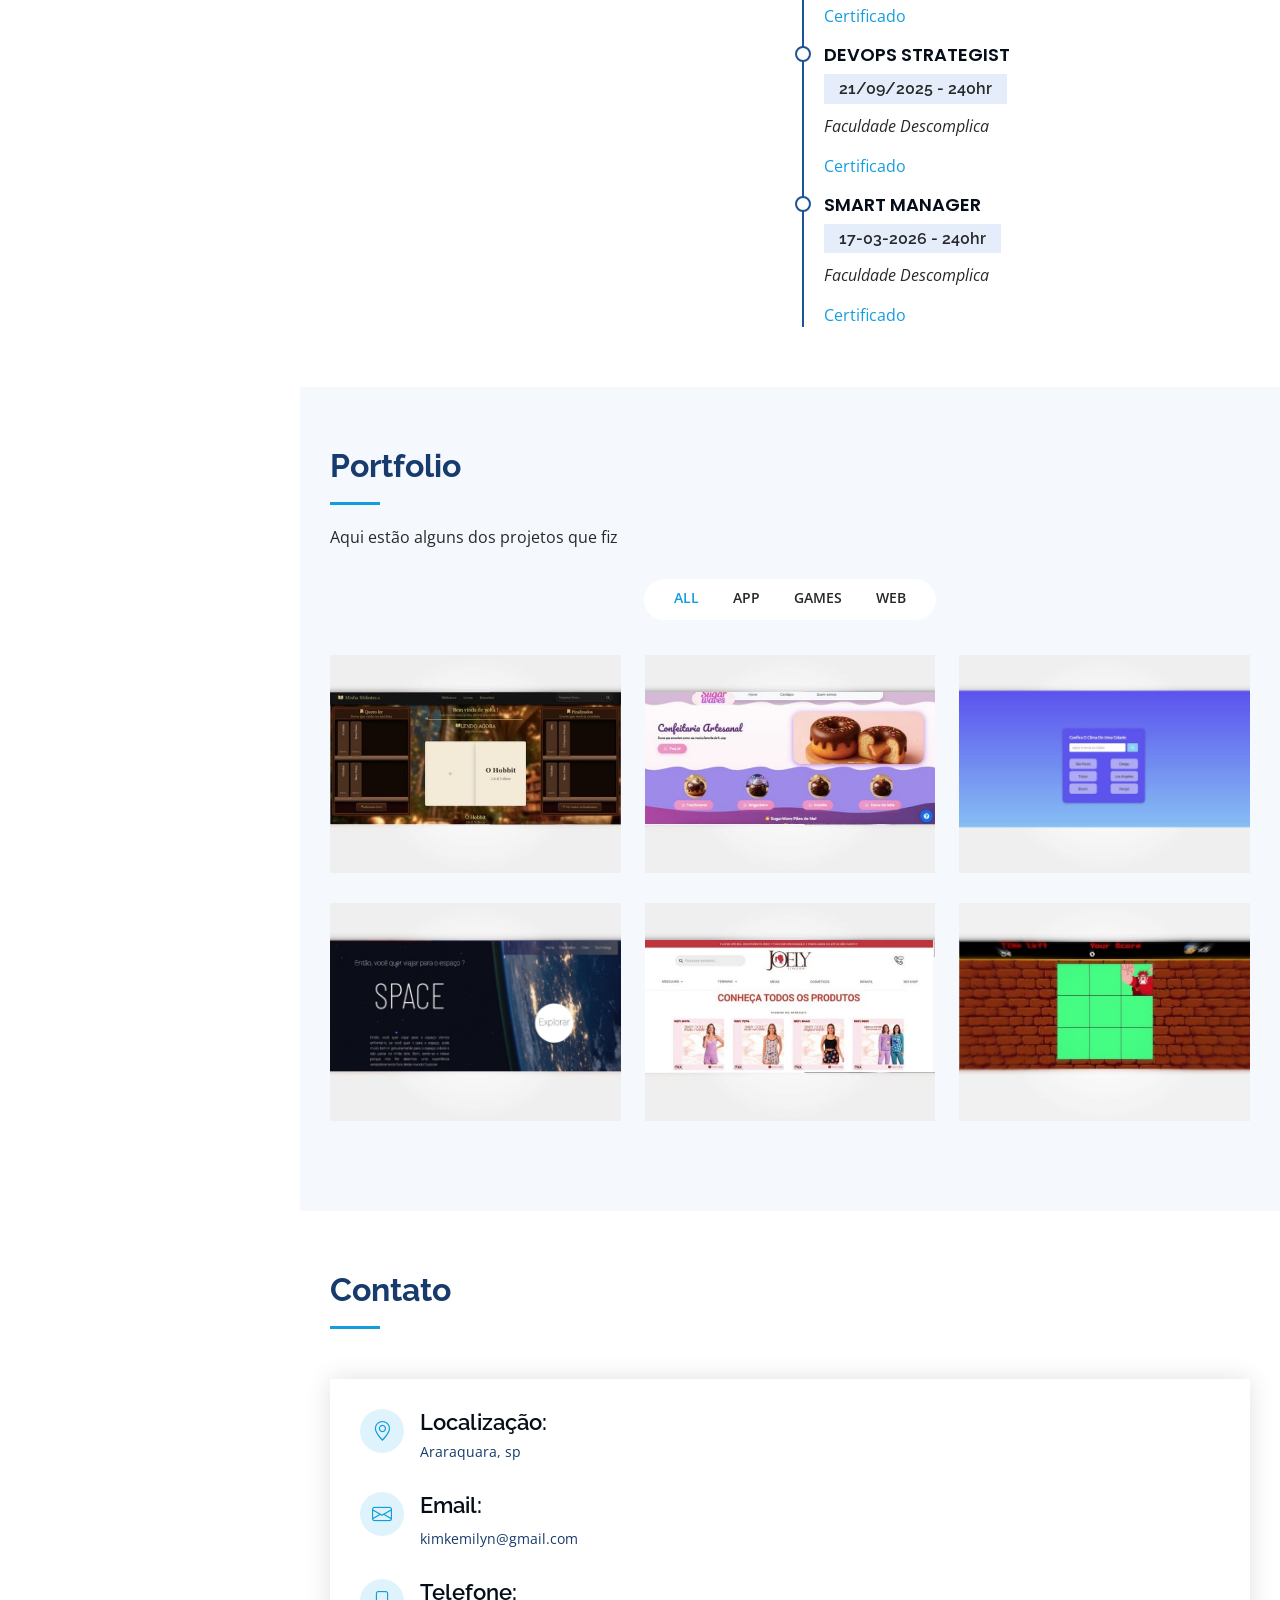
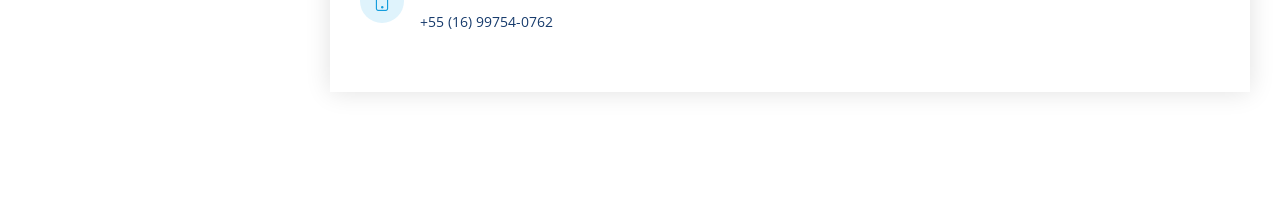
==== commit fef5e460: "atualizacao da foto" ====
--- a/index.html
+++ b/index.html
@@ -53,7 +53,7 @@
 
       <div class="profile">
 
-        <img src="assets/img/profile-img.jpg" alt="" class="img-fluid rounded-circle">
+        <img src="assets/img/profile.jpeg" alt="" class="img-fluid rounded-circle">
 
         <h1 class="text-light"><a href="index.html">Kemilyn Tinta</a></h1>
 
@@ -107,7 +107,7 @@
 
         <div class="row">
           <div class="col-lg-4" data-aos="fade-right">
-            <img src="assets/img/profile-img.jpg" class="img-fluid" alt="">
+            <img src="assets/img/profile.jpeg" class="img-fluid" alt="">
           </div>
           <div class="col-lg-8 pt-4 pt-lg-0 content" data-aos="fade-left">
             <h3>Desenvolvedora Front-End Web</h3>
